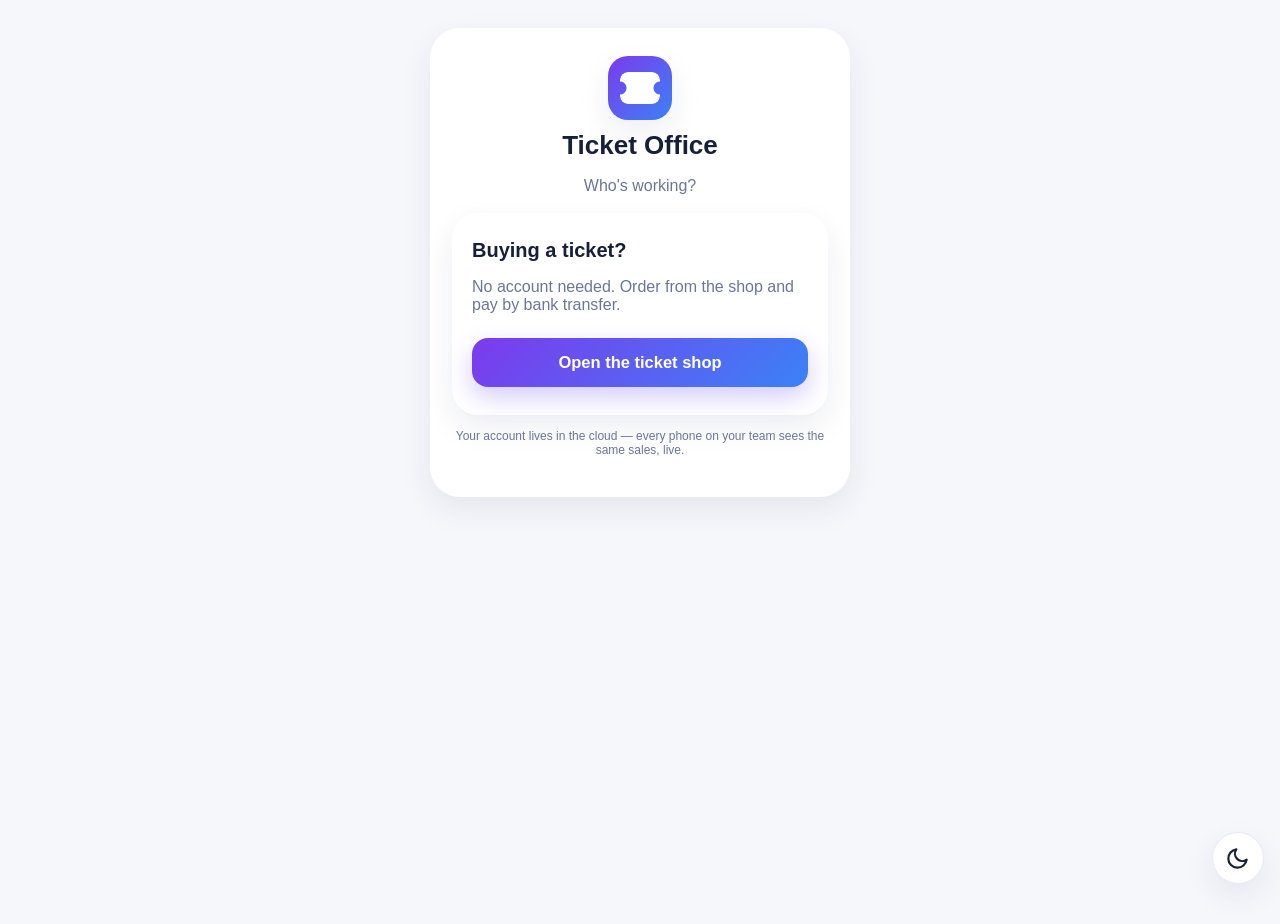
==== index.html @ 785f8b12 "Compete build: checkout shop, card link, plans, add-ons, questions, transfers, break-even, landing p" ====
<!DOCTYPE html>
<html lang="en">
<head>
<meta charset="UTF-8">
<!-- iPhone-first PWA shell -->
<meta name="viewport" content="width=device-width, initial-scale=1, viewport-fit=cover">
<meta name="apple-mobile-web-app-capable" content="yes">
<meta name="mobile-web-app-capable" content="yes">
<meta name="apple-mobile-web-app-status-bar-style" content="default">
<meta name="apple-mobile-web-app-title" content="Tickets">
<meta name="theme-color" content="#7C3AED">
<title>Ticket Office</title>
<link rel="manifest" href="manifest.webmanifest">
<link rel="apple-touch-icon" href="https://sjrubwotogjaxzeapndh.supabase.co/storage/v1/object/public/app-rhythm-reggae/icons/apple-touch-icon.png">
<link rel="icon" type="image/png" sizes="192x192" href="https://sjrubwotogjaxzeapndh.supabase.co/storage/v1/object/public/app-rhythm-reggae/icons/icon-192.png">
<link rel="stylesheet" href="styles.css">
<script src="vendor/qrcode.min.js"></script>
<script src="vendor/jsQR.min.js"></script>
<script src="config.js"></script>
<script>try { document.documentElement.dataset.theme = localStorage.getItem("to_theme") || "day"; } catch (e) {}</script>
</head>
<body>

<!-- ===================== LOGIN / SETUP ===================== -->
<section id="loginScreen" class="login-wrap">
  <div class="login-card">
    <div class="brand-mark" aria-hidden="true"></div>
    <h1 id="loginBiz">Ticket Office</h1>
    <p class="muted" id="loginSub">Who's working?</p>

    <!-- team picker -->
    <div id="teamPicker"></div>
    <div id="pinBox" class="hidden">
      <p class="pin-for">PIN for <strong id="pinForName"></strong></p>
      <input id="pinInput" type="password" inputmode="numeric" autocomplete="off"
             maxlength="6" placeholder="••••" class="pin-input">
      <p id="pinError" class="error hidden"></p>
      <button id="pinGo" class="btn primary big">Sign in</button>
      <button id="pinBack" class="btn ghost">Back</button>
      <button id="forgotPin" class="btn linklike">Owner forgot PIN?</button>
    </div>

    <!-- first-run owner claim -->
    <form id="claimForm" class="hidden">
      <h2>Set up the owner account</h2>
      <p class="muted">Your organiser gave you a claim code. Set your name and PIN —
        you will get a recovery code. Keep it safe: it is the only way back in
        if you forget your PIN.</p>
      <label>Claim code<input id="claimCode" autocomplete="off" placeholder="F7K9-Q2XD"></label>
      <label>Your name<input id="claimName" autocomplete="name" placeholder="Your full name"></label>
      <label>Choose a PIN (4–6 digits)<input id="claimPin" type="password" inputmode="numeric" maxlength="6" placeholder="••••"></label>
      <label>Confirm PIN<input id="claimPin2" type="password" inputmode="numeric" maxlength="6" placeholder="••••"></label>
      <p id="claimError" class="error hidden"></p>
      <button type="submit" class="btn primary big">Create owner account</button>
    </form>

    <!-- recovery code shown once -->
    <div id="recoveryBox" class="hidden">
      <h2>Your recovery code</h2>
      <p class="muted">Write this down and keep it somewhere safe. It is shown
        <strong>once</strong>. If you ever forget your PIN, this code resets it.</p>
      <div class="recovery-code" id="recoveryCode"></div>
      <button id="recoveryDone" class="btn primary big">I saved it — continue</button>
    </div>

    <!-- owner PIN recovery -->
    <form id="recoverForm" class="hidden">
      <h2>Reset owner PIN</h2>
      <label>Recovery code<input id="recoverCode" autocomplete="off" placeholder="TK-XXXX-XXXX"></label>
      <label>New PIN (4–6 digits)<input id="recoverPin" type="password" inputmode="numeric" maxlength="6" placeholder="••••"></label>
      <p id="recoverError" class="error hidden"></p>
      <button type="submit" class="btn primary big">Reset PIN</button>
      <button type="button" id="recoverBack" class="btn ghost">Back</button>
    </form>

    <p id="loginError" class="error hidden"></p>
    <div class="card shop-entry">
      <h2>Buying a ticket?</h2>
      <p class="muted">No account needed. Order from the shop and pay by bank transfer.</p>
      <button id="openShopBtn" type="button" class="btn primary big">Open the ticket shop</button>
    </div>
    <p class="tiny muted">Your account lives in the cloud — every phone on your
      team sees the same sales, live.</p>
  </div>
</section>

<!-- ===================== BUYER SHOP (public) ===================== -->
<section id="shopScreen" class="login-wrap hidden">
  <div class="login-card">
    <button id="shopBack" type="button" class="btn ghost small">&larr; Team sign in</button>
    <h1 id="shopBiz">Ticket shop</h1>
    <p class="muted">Pick your event, place your order, then pay by bank transfer.
      Your tickets are confirmed when the organiser accepts your order.</p>
    <div id="shopEvents"></div>
    <form id="shopForm" class="hidden">
      <h2 id="shopFormTitle">Order tickets</h2>
      <div id="shopTypes"></div>
      <div id="shopAddonsWrap" class="hidden"><h3>Add-ons</h3><div id="shopAddons"></div></div>
      <div id="shopQuestions"></div>
      <div class="summary-box" id="shopSummary"></div>
      <label>Your name<input id="shopName" autocomplete="name" placeholder="Full name"></label>
      <label>Your WhatsApp number<input id="shopPhone" type="tel" placeholder="1868..."></label>
      <div id="shopFormBankBox" class="hidden">
        <h3>Pay by bank transfer</h3>
        <pre id="shopFormBank" class="bank-box"></pre>
      </div>
      <label>Already paid? Attach your transfer receipt (screenshot or PDF)
        <input id="shopReceipt" type="file" accept="image/*,.pdf"></label>
      <p id="shopError" class="error hidden"></p>
      <button type="submit" class="btn primary big">Place order</button>
    </form>
    <div id="shopDone" class="hidden">
      <h2>Order placed</h2>
      <p id="shopDoneText"></p>
      <div id="shopBankBox" class="hidden">
        <h3>Pay by bank transfer</h3>
        <pre id="shopBank" class="bank-box"></pre>
        <button id="shopCopyBank" type="button" class="btn">Copy bank details</button>
      </div>
      <div id="shopCardBox" class="hidden">
        <h3>Pay by card</h3>
        <p class="muted" id="shopCardNote"></p>
        <a id="shopCardBtn" class="btn big" target="_blank" rel="noopener">Pay by card</a>
      </div>
      <button id="shopCalBtn" type="button" class="btn">Add the event to my calendar</button>
      <a id="shopWa" class="btn primary big hidden" target="_blank" rel="noopener">Send order to the organiser on WhatsApp</a>
      <button id="shopAgain" type="button" class="btn ghost">Order more tickets</button>
    </div>
    <p class="tiny muted" style="text-align:center;margin-top:14px">Powered by Ticket Office</p>
  </div>
</section>

<!-- ===================== APP ===================== -->
<div id="app" class="hidden">
  <header class="topbar">
    <div class="topbar-left">
      <div class="brand-mark small" aria-hidden="true"></div>
      <div>
        <div id="bizName" class="biz-name">Ticket Office</div>
        <div id="screenName" class="screen-name">Dashboard</div>
      </div>
    </div>
    <button id="menuBtn" class="icon-btn" aria-label="Menu">
      <svg viewBox="0 0 24 24" class="ic"><line x1="4" y1="7" x2="20" y2="7"/><line x1="4" y1="12" x2="20" y2="12"/><line x1="4" y1="17" x2="20" y2="17"/></svg>
    </button>
  </header>

  <div id="graceBanner" class="grace hidden">
    This account's licence has ended — you can view and export your records,
    but selling is paused. Contact your provider to renew.
  </div>

  <nav id="menu" class="menu hidden">
    <div class="menu-user" id="menuUser"></div>
    <button data-go="dashboard">Dashboard</button>
    <button data-go="issue" data-role="owner,seller">Issue tickets</button>
    <button data-go="tickets" data-role="owner,seller">Tickets &amp; sales</button>
    <button data-go="door">Door check-in</button>
    <button data-go="cashup" data-role="owner">Cash-up</button>
    <button data-go="events" data-role="owner">Events</button>
    <button data-go="settings" data-role="owner">Settings &amp; team</button>
    <button data-go="audit" data-role="owner">Activity log</button>
    <button data-go="help">Help &amp; install</button>
    <button id="switchUser">Switch user / Lock</button>
    <button id="logoutBtn" class="danger">Log out</button>
  </nav>

  <main>
    <!-- DASHBOARD: hero carousel + analytics only -->
    <section id="screen-dashboard" class="screen">
      <div id="heroCarousel" class="carousel"></div>
      <div class="dots" id="heroDots"></div>
      <h2 class="section-title">Analytics</h2>
      <div id="analyticsBox"></div>
    </section>

    <!-- ISSUE -->
    <section id="screen-issue" class="screen hidden">
      <div class="card">
        <h2>Issue tickets</h2>
        <p class="muted">Selling as <strong id="issueSeller"></strong></p>
        <label>Event<select id="issueEvent"></select></label>
        <label>Ticket type<select id="issueType"></select></label>
        <label>Buyer name<input id="issueBuyer" autocomplete="off" placeholder="Who is this ticket for?"></label>
        <label>Buyer phone (optional)<input id="issuePhone" type="tel" autocomplete="off" placeholder="WhatsApp number"></label>
        <label>Quantity</label>
        <div class="stepper">
          <button id="qtyMinus" type="button">−</button>
          <span id="qtyVal">1</span>
          <button id="qtyPlus" type="button">+</button>
        </div>
        <div class="total-line">Total: <strong id="issueTotal">TT$0</strong></div>
        <label class="switch-row"><span>Paid</span>
          <input type="checkbox" id="issuePaid" checked><span class="switch"></span></label>
        <p id="issueError" class="error hidden"></p>
        <button id="issueBtn" class="btn primary big">Generate tickets</button>
      </div>
      <div id="issuedBox"></div>
    </section>

    <!-- TICKETS -->
    <section id="screen-tickets" class="screen hidden">
      <div class="row-between">
        <h2 class="section-title">Tickets &amp; sales</h2>
        <button id="exportBtn" class="btn small" data-role="owner">Export CSV</button>
      </div>
      <div id="ordersBox">
        <h3 class="section-title">Buyer orders</h3>
        <div id="ordersList"><p class="muted">Loading orders…</p></div>
      </div>
      <label>Event<select id="ticketsEvent"></select></label>
      <input id="ticketsSearch" placeholder="Search code or buyer name">
      <div id="ticketsList"></div>
    </section>

    <!-- DOOR -->
    <section id="screen-door" class="screen hidden">
      <div class="card">
        <h2>Door check-in</h2>
        <label>Event<select id="doorEvent"></select></label>
        <button id="scanBtn" class="btn primary big">Scan QR code</button>
        <video id="scanVideo" class="scan-video hidden" playsinline muted></video>
        <button id="scanStop" class="btn ghost hidden">Stop camera</button>
        <div class="or">— or type the code —</div>
        <label>Ticket code<input id="doorCode" autocomplete="off" placeholder="RR26-0001" class="mono big-input"></label>
        <label>Verify code (from the ticket)<input id="doorVerify" inputmode="numeric" maxlength="6" placeholder="6 digits" class="mono big-input"></label>
        <button id="checkinBtn" class="btn primary big">Check in</button>
        <div id="doorResult" class="door-result hidden"></div>
        <div id="doorCount" class="muted center"></div>
      </div>
    </section>

    <!-- CASH-UP -->
    <section id="screen-cashup" class="screen hidden">
      <button class="btn ghost back-btn" data-back="dashboard">&larr; Back</button>
      <h2 class="section-title">Cash-up</h2>
      <label>Event<select id="cashEvent"></select></label>
      <div id="cashBox"></div>
      <button class="btn" id="printCashBtn">Print cash-up</button>
    </section>

    <!-- EVENTS -->
    <section id="screen-events" class="screen hidden">
      <h2 class="section-title">Events</h2>
      <div id="eventsList"></div>
      <form id="eventForm" class="card">
        <h3 id="eventFormTitle">New event</h3>
        <input type="hidden" id="evId">
        <label>Event name<input id="evName" placeholder="Rhythm &amp; Reggae"></label>
        <label>Presenter<input id="evPresenter" placeholder="1ST INFANTRY BN PRESENTS"></label>
        <label>Code prefix (letters/numbers)<input id="evPrefix" maxlength="6" placeholder="RR26"></label>
        <label>Date<input id="evDate" type="date"></label>
        <label>Start time<input id="evStart" placeholder="7:00 PM"></label>
        <label>End time<input id="evEnd" placeholder="1:00 AM"></label>
        <label>Venue<input id="evVenue" placeholder="Camp Ogden"></label>
        <label>Total capacity (blank = unlimited)<input id="evCapacity" type="number" min="1"></label>
        <label>Break-even target TT$ (optional)<input id="evTarget" type="number" min="0" step="0.01" placeholder="e.g. 15000"></label>
        <label>Payment plan — deposit % buyers pay first (optional)<input id="evPlanPct" type="number" min="5" max="95" placeholder="e.g. 30"></label>
        <label>Checkout question 1 (optional)<input id="evQ1" placeholder="e.g. Shirt size?"></label>
        <label>Checkout question 2 (optional)<input id="evQ2" placeholder="e.g. Table or group name?"></label>
        <label>Checkout question 3 (optional)<input id="evQ3" placeholder="e.g. How did you hear about us?"></label>
        <label>Flyer — full poster, never cropped
          <input id="evFlyer" type="file" accept="image/*"></label>
        <img id="evFlyerPreview" class="flyer-preview hidden" alt="Flyer preview">
        <button type="button" id="evFlyerRemove" class="btn ghost hidden">Remove flyer</button>
        <p id="evError" class="error hidden"></p>
        <button type="submit" class="btn primary big">Save event</button>
        <button type="button" id="evCancel" class="btn ghost hidden">Cancel edit</button>
      </form>
      <div id="typesBox" class="card hidden">
        <h3>Ticket types — <span id="typesEventName"></span></h3>
        <div id="typesList"></div>
        <form id="typeForm">
          <input type="hidden" id="tyId">
          <label>Type name<input id="tyName" placeholder="General / VIP / Comp"></label>
          <label>Price (TT$)<input id="tyPrice" type="number" min="0" step="0.01" placeholder="100"></label>
          <label>Capacity (blank = unlimited)<input id="tyCapacity" type="number" min="1"></label>
          <label class="check-row"><input id="tyAddon" type="checkbox"> This is an add-on (extra like parking or a cooler fee — not a ticket, no door code)</label>
          <p id="tyError" class="error hidden"></p>
          <button type="submit" class="btn primary">Save ticket type</button>
        </form>
      </div>
    </section>

    <!-- SETTINGS -->
    <section id="screen-settings" class="screen hidden">
      <div class="card">
        <h2>My profile</h2>
        <p class="muted">Signed in as <strong id="profileLine"></strong></p>
        <label>Current PIN<input id="cpOld" type="password" inputmode="numeric" maxlength="6"></label>
        <label>New PIN<input id="cpNew" type="password" inputmode="numeric" maxlength="6"></label>
        <p id="cpError" class="error hidden"></p>
        <button id="cpBtn" class="btn">Change my PIN</button>
      </div>
      <div class="card">
        <h2>Business</h2>
        <label>Business / organiser name<input id="setBiz"></label>
        <label>Owner WhatsApp (sellers report sales here)<input id="setWhatsapp" type="tel" placeholder="1868..."></label>
        <label>Bank details buyers use to pay you
          <textarea id="setBank" rows="4" placeholder="Bank: ...&#10;Account name: ...&#10;Account number: ..."></textarea></label>
        <p class="tiny muted">Buyers see these in the ticket shop when they order, so they can pay by transfer.</p>
        <label>Card payment link (optional — e.g. your Fygaro link)
          <input id="setCardLink" type="url" placeholder="https://..."></label>
        <p class="tiny muted">If you have a card payment link, buyers get a "Pay by card" button with their order total and reference. Leave blank to hide it.</p>
        <button id="setSave" class="btn">Save settings</button>
        <p class="tiny muted">Buyer shop link — send this to buyers:<br>
          <span id="shopLink"></span>
          <button id="shopLinkCopy" type="button" class="btn small">Copy link</button></p>
      </div>
      <div class="card">
        <h2>Team</h2>
        <div id="teamList"></div>
        <form id="memberForm">
          <h3>Add team member</h3>
          <label>Name<input id="mbName" placeholder="Full name"></label>
          <label>Role
            <select id="mbRole"><option value="seller">Seller</option><option value="door">Door</option></select></label>
          <label>First PIN (4–6 digits)<input id="mbPin" type="password" inputmode="numeric" maxlength="6"></label>
          <p id="mbError" class="error hidden"></p>
          <button type="submit" class="btn primary">Add member</button>
        </form>
      </div>
      <div class="card">
        <h2>Your licence</h2>
        <p id="licenceLine" class="muted"></p>
      </div>
    </section>

    <!-- AUDIT -->
    <section id="screen-audit" class="screen hidden">
      <h2 class="section-title">Activity log</h2>
      <div id="auditList"></div>
    </section>

    <!-- HELP -->
    <section id="screen-help" class="screen hidden">
      <div class="card">
        <h2>Install on iPhone</h2>
        <ol class="steps">
          <li>Open this link in <strong>Safari</strong> (not inside WhatsApp).</li>
          <li>Tap the <strong>Share</strong> button (square with an arrow pointing up).</li>
          <li>Scroll down and tap <strong>Add to Home Screen</strong>.</li>
          <li>Tap <strong>Add</strong>. The Tickets icon is now on your home screen.</li>
          <li>Open it from the icon — it works full-screen and opens even with no signal after the first load.</li>
        </ol>
        <h3>Android</h3>
        <ol class="steps">
          <li>Open the link in Chrome.</li>
          <li>Tap the <strong>⋮</strong> menu → <strong>Add to Home screen</strong> (or “Install app”).</li>
        </ol>
      </div>
      <div class="card">
        <h2>How your team uses this</h2>
        <ul class="steps">
          <li><strong>Owner</strong> — sets up events, ticket types and the team; sees every sale live; does the cash-up.</li>
          <li><strong>Sellers</strong> — sign in with their own PIN and sell. Every ticket they issue appears on the owner's phone at once, under their name. Codes are issued centrally, so two sellers can never sell the same ticket number.</li>
          <li><strong>Door</strong> — sign in and scan each ticket's QR (or type the code + verify number). A ticket can only be let in once, on any phone — the second scan says ALREADY USED.</li>
          <li><strong>Forgotten PIN?</strong> — sellers ask the owner to reset it in Settings. The owner uses the recovery code shown once at setup.</li>
          <li><strong>No signal?</strong> — the app opens offline, but sales and check-ins need a connection to reach the shared system. Keep one phone on data at the door.</li>
        </ul>
      </div>
    </section>
  </main>
</div>

<!-- EVENT OPTIONS SHEET -->
<div id="sheet" class="sheet hidden">
  <div class="sheet-card">
    <h3 id="sheetTitle"></h3>
    <button data-act="issue">Issue tickets</button>
    <button data-act="tickets">View tickets &amp; sales</button>
    <button data-act="door">Door check-in</button>
    <button data-act="edit" data-role="owner">Edit event</button>
    <button data-act="cashup" data-role="owner">Cash-up</button>
    <button id="sheetClose" class="ghost">Close</button>
  </div>
</div>

<!-- TICKET VIEW -->
<div id="ticketModal" class="modal hidden">
  <div class="modal-card" id="ticketCard"></div>
  <div class="modal-actions">
    <button id="ticketDownload" class="btn primary">Save ticket image</button>
    <button id="ticketCal" class="btn">Add to calendar</button>
    <button id="ticketTransfer" class="btn" data-role="owner,seller">Transfer ticket</button>
    <button id="ticketBackIssue" class="btn" data-role="owner,seller">&larr; Back to Issue tickets</button>
    <button id="ticketClose" class="btn ghost">Close</button>
  </div>
</div>

<div id="toast" class="toast hidden"></div>

<script src="app.js"></script>
<script>
  if ("serviceWorker" in navigator) {
    window.addEventListener("load", () => navigator.serviceWorker.register("sw.js").catch(() => {}));
  }
</script>

  <!-- Printable cash-up sheet: shown on screen first (with its own Back
       button), and it is the only thing that prints. -->
  <div id="printSheet" class="print-sheet hidden">
    <button class="print-close-top" data-close-print>&larr; Cash-up</button>
    <div id="printSheetBody"></div>
    <div class="row-actions no-print">
      <button class="btn primary" id="doPrintBtn">Print / Save PDF</button>
      <button class="btn" id="closePrintBtn" data-close-print>&larr; Back</button>
    </div>
  </div>
<button id="themeFab" class="theme-fab" aria-label="Toggle night mode">
  <svg viewBox="0 0 24 24" class="ic" id="themeIconMoon"><path d="M20 13.5A8.5 8.5 0 1 1 10.5 4a6.8 6.8 0 0 0 9.5 9.5Z"/></svg>
  <svg viewBox="0 0 24 24" class="ic hidden" id="themeIconSun"><circle cx="12" cy="12" r="4"/><line x1="12" y1="2.5" x2="12" y2="5"/><line x1="12" y1="19" x2="12" y2="21.5"/><line x1="2.5" y1="12" x2="5" y2="12"/><line x1="19" y1="12" x2="21.5" y2="12"/><line x1="5" y1="5" x2="6.8" y2="6.8"/><line x1="17.2" y1="17.2" x2="19" y2="19"/><line x1="19" y1="5" x2="17.2" y2="6.8"/><line x1="6.8" y1="17.2" x2="5" y2="19"/></svg>
</button>
</body>
</html>
---- styles.css ----
/* Ticket Office — Upwise-style light UI.
   Off-white background, white rounded cards, soft shadows, violet→blue
   gradient primary actions, one rounded-stroke SVG icon family. */
:root {
  --bg: #F6F7FB;
  --card: #FFFFFF;
  --text: #17203A;
  --muted: #6B7699;
  --border: #E6E9F4;
  --violet: #7C3AED;
  --blue: #3B82F6;
  --grad: linear-gradient(135deg, #7C3AED, #3B82F6);
  --radius: 26px;
  --shadow: 0 12px 32px rgba(31, 41, 84, 0.08);
  --good: #0E9F6E;
  --bad: #E02424;
  --warn: #B7791F;
  --safe-top: env(safe-area-inset-top, 0px);
  --safe-bottom: env(safe-area-inset-bottom, 0px);
}
* { box-sizing: border-box; -webkit-tap-highlight-color: transparent; }
html, body { margin: 0; padding: 0; }
body {
  font-family: "Plus Jakarta Sans", -apple-system, "Segoe UI", Roboto, Helvetica, Arial, sans-serif;
  background: var(--bg); color: var(--text);
  padding-bottom: calc(24px + var(--safe-bottom));
}
.hidden { display: none !important; }
.muted { color: var(--muted); }
.tiny { font-size: 12px; }
.center { text-align: center; }
.error { color: var(--bad); font-weight: 600; }
.mono { font-family: ui-monospace, "SF Mono", Menlo, Consolas, monospace; letter-spacing: 1px; }
h1 { font-size: 26px; margin: 10px 0 2px; }
h2 { font-size: 20px; margin: 6px 0 10px; }
h3 { font-size: 16px; margin: 12px 0 8px; }
.section-title { margin: 20px 4px 10px; }

/* one rounded-stroke icon family (inline SVG) */
.ic { width: 26px; height: 26px; fill: none; stroke: currentColor; stroke-width: 2; stroke-linecap: round; stroke-linejoin: round; }

.brand-mark {
  width: 64px; height: 64px; border-radius: 20px; margin: 0 auto;
  background: var(--grad);
  position: relative; box-shadow: var(--shadow);
}
.brand-mark::after {
  content: ""; position: absolute; inset: 16px 12px; border-radius: 8px;
  background: #fff;
  -webkit-mask: radial-gradient(circle 7px at 0 50%, transparent 6px, #000 7px),
                radial-gradient(circle 7px at 100% 50%, transparent 6px, #000 7px);
  -webkit-mask-composite: source-in; mask-composite: intersect;
}
.brand-mark.small { width: 40px; height: 40px; border-radius: 13px; margin: 0; }
.brand-mark.small::after { inset: 10px 8px; border-radius: 5px; }

/* ---------- login ---------- */
.login-wrap { min-height: 100dvh; display: flex; align-items: flex-start; justify-content: center; padding: calc(28px + var(--safe-top)) 16px 24px; }
.login-card { background: var(--card); border-radius: 30px; box-shadow: var(--shadow); padding: 28px 22px; width: 100%; max-width: 420px; text-align: center; }
.login-card form { text-align: left; }
.member-card {
  display: flex; align-items: center; gap: 12px; width: 100%; text-align: left;
  background: #FBFBFE; border: 1.5px solid var(--border); border-radius: 18px;
  padding: 12px 14px; margin: 8px 0; font-size: 16px; font-weight: 600; color: var(--text); cursor: pointer;
}
.member-card:active { transform: scale(0.99); }
.avatar {
  width: 42px; height: 42px; border-radius: 50%; flex: 0 0 auto;
  background: var(--grad); color: #fff; display: flex; align-items: center; justify-content: center;
  font-weight: 800; font-size: 17px;
}
.role-pill { margin-left: auto; font-size: 11px; font-weight: 800; text-transform: uppercase; letter-spacing: 0.6px; padding: 4px 9px; border-radius: 999px; background: #EEF2FF; color: var(--violet); }
.role-pill.door { background: #ECFDF5; color: var(--good); }
.role-pill.seller { background: #FFF7ED; color: #C05621; }
.pin-input {
  text-align: center; font-size: 30px; letter-spacing: 10px; font-weight: 800;
}
.recovery-code {
  font-family: ui-monospace, Menlo, monospace; font-size: 26px; font-weight: 800; letter-spacing: 2px;
  background: #FFFBEB; border: 1.5px dashed var(--warn); border-radius: 16px; padding: 16px; margin: 12px 0;
}

/* ---------- chrome ---------- */
.topbar {
  position: sticky; top: 0; z-index: 40; display: flex; align-items: center; justify-content: space-between;
  padding: calc(10px + var(--safe-top)) 16px 10px;
  background: rgba(246, 247, 251, 0.92); backdrop-filter: blur(10px);
}
.topbar-left { display: flex; gap: 10px; align-items: center; }
.biz-name { font-weight: 800; font-size: 16px; }
.screen-name { color: var(--muted); font-size: 12.5px; }
.icon-btn { width: 48px; height: 48px; border-radius: 16px; border: 1.5px solid var(--border); background: var(--card); color: var(--text); display: flex; align-items: center; justify-content: center; cursor: pointer; box-shadow: var(--shadow); }
.menu {
  position: fixed; top: calc(66px + var(--safe-top)); right: 12px; z-index: 60; width: 248px;
  background: var(--card); border-radius: 22px; box-shadow: 0 24px 60px rgba(31,41,84,0.22); padding: 10px;
}
.menu button { display: block; width: 100%; text-align: left; background: none; border: none; padding: 12px 12px; font-size: 15.5px; font-weight: 600; color: var(--text); border-radius: 12px; cursor: pointer; }
.menu button:active { background: #F1F4FD; }
.menu button.danger { color: var(--bad); }
.menu-user { padding: 10px 12px; color: var(--muted); font-size: 13px; border-bottom: 1px solid var(--border); margin-bottom: 6px; }
.grace { margin: 10px 16px 0; background: #FFFBEB; border: 1.5px solid #F5D67B; color: #7A5B12; border-radius: 16px; padding: 12px 14px; font-size: 14px; font-weight: 600; }
main { padding: 6px 16px 0; max-width: 560px; margin: 0 auto; }

/* ---------- controls ---------- */
label { display: block; font-size: 13.5px; font-weight: 700; color: var(--muted); margin: 12px 0 6px; }
input, select, textarea {
  width: 100%; padding: 13px 14px; font-size: 16px; color: var(--text);
  background: #FBFBFE; border: 1.5px solid var(--border); border-radius: 14px; outline: none;
}
input:focus, select:focus { border-color: var(--violet); }
.btn {
  border: none; border-radius: 16px; padding: 12px 18px; font-size: 15.5px; font-weight: 700;
  background: #EEF2FF; color: var(--violet); cursor: pointer; margin: 8px 0;
}
.btn.primary { background: var(--grad); color: #fff; box-shadow: 0 10px 24px rgba(99, 73, 237, 0.28); }
.btn.big { width: 100%; padding: 15px; font-size: 16.5px; }
.btn.small { padding: 8px 14px; font-size: 13.5px; margin: 0; }
.btn.ghost { background: transparent; color: var(--muted); width: 100%; }
.btn.linklike { background: transparent; color: var(--violet); width: 100%; font-weight: 600; }
.btn:active { transform: scale(0.99); }
.btn[disabled] { opacity: 0.55; pointer-events: none; }
.stepper { display: flex; align-items: center; gap: 18px; }
.stepper button { width: 48px; height: 48px; border-radius: 50%; border: 1.5px solid var(--border); background: var(--card); font-size: 24px; font-weight: 700; color: var(--violet); cursor: pointer; }
.stepper span { font-size: 22px; font-weight: 800; min-width: 28px; text-align: center; }
.total-line { margin: 10px 0; font-size: 16px; }
.switch-row { display: flex; align-items: center; justify-content: space-between; font-size: 15px; color: var(--text); }
.switch-row input { display: none; }
.switch { width: 52px; height: 30px; border-radius: 999px; background: #D8DEEE; position: relative; transition: 0.2s; flex: 0 0 auto; }
.switch::after { content: ""; position: absolute; top: 3px; left: 3px; width: 24px; height: 24px; border-radius: 50%; background: #fff; transition: 0.2s; box-shadow: 0 2px 6px rgba(0,0,0,0.2); }
.switch-row input:checked + .switch { background: var(--violet); }
.switch-row input:checked + .switch::after { left: 25px; }

/* ---------- cards, hero, analytics ---------- */
.card { background: var(--card); border-radius: var(--radius); box-shadow: var(--shadow); padding: 20px; margin: 14px 0; }
.carousel { display: flex; gap: 14px; overflow-x: auto; scroll-snap-type: x mandatory; padding: 6px 2px 10px; scrollbar-width: none; }
.carousel::-webkit-scrollbar { display: none; }
.hero-card { flex: 0 0 86%; scroll-snap-align: center; background: var(--card); border-radius: 28px; box-shadow: var(--shadow); overflow: hidden; cursor: pointer; }
.hero-card img.poster { width: 100%; height: auto; display: block; } /* FULL flyer, never cropped */
.hero-fallback { padding: 30px 22px; background: var(--grad); color: #fff; }
.hero-fallback h3 { margin: 0; font-size: 24px; }
.hero-meta { padding: 14px 18px 18px; }
.hero-meta .ev-name { font-weight: 800; font-size: 18px; }
.hero-meta .ev-sub { color: var(--muted); font-size: 13.5px; margin-top: 3px; }
.add-card { display: flex; flex-direction: column; align-items: center; justify-content: center; min-height: 220px; color: var(--violet); font-weight: 800; font-size: 17px; border: 2px dashed #C9B8F5; background: #FBFAFF; }
.add-card .plus { font-size: 44px; line-height: 1; }
.dots { display: flex; gap: 6px; justify-content: center; }
.dots span { width: 8px; height: 8px; border-radius: 50%; background: #CBD3EA; }
.dots span.on { background: var(--violet); width: 22px; border-radius: 999px; }
.stat-grid { display: grid; grid-template-columns: 1fr 1fr; gap: 12px; }
.stat { background: var(--card); border-radius: 22px; box-shadow: var(--shadow); padding: 16px; }
.stat .num { font-size: 24px; font-weight: 800; }
.stat .lbl { color: var(--muted); font-size: 12.5px; font-weight: 700; text-transform: uppercase; letter-spacing: 0.5px; }
.bar { height: 10px; border-radius: 999px; background: #E9EDF9; overflow: hidden; margin: 8px 0 4px; }
.bar > div { height: 100%; background: var(--grad); border-radius: 999px; }
.stack { display: flex; height: 14px; border-radius: 999px; overflow: hidden; margin: 8px 0; }
.stack .paid { background: var(--good); }
.stack .unpaid { background: #F2C14E; }
.breakdown-row { display: flex; justify-content: space-between; padding: 9px 0; border-bottom: 1px solid var(--border); font-size: 15px; }
.breakdown-row:last-child { border-bottom: none; }

/* ---------- tickets list ---------- */
.ticket-row { background: var(--card); border-radius: 20px; box-shadow: var(--shadow); padding: 14px 16px; margin: 10px 0; }
.ticket-row .code { font-weight: 800; font-size: 16px; }
.chip { display: inline-block; font-size: 11px; font-weight: 800; text-transform: uppercase; letter-spacing: 0.5px; padding: 3px 8px; border-radius: 999px; margin-left: 6px; }
.chip.paid { background: #ECFDF5; color: var(--good); }
.chip.unpaid { background: #FFF7ED; color: #C05621; }
.chip.in { background: #EEF2FF; color: var(--violet); }
.chip.void { background: #FEF2F2; color: var(--bad); }
.row-actions { display: flex; gap: 8px; margin-top: 10px; flex-wrap: wrap; }
.row-actions .btn { margin: 0; padding: 8px 12px; font-size: 13px; }
.row-between { display: flex; align-items: center; justify-content: space-between; }

/* ---------- door ---------- */
.scan-video { width: 100%; border-radius: 18px; margin: 10px 0; background: #000; }
.or { text-align: center; color: var(--muted); margin: 14px 0 2px; font-size: 13px; }
.big-input { font-size: 19px; text-align: center; }
.door-result { border-radius: 20px; padding: 22px; text-align: center; font-weight: 800; font-size: 20px; margin-top: 14px; }
.door-result.valid { background: #ECFDF5; color: var(--good); border: 2px solid var(--good); }
.door-result.used { background: #FFFBEB; color: var(--warn); border: 2px solid #F2C14E; }
.door-result.bad { background: #FEF2F2; color: var(--bad); border: 2px solid var(--bad); }
.door-result .sub { display: block; font-size: 14px; font-weight: 600; margin-top: 6px; }

/* ---------- sheet / modal / ticket ---------- */
.sheet { position: fixed; inset: 0; z-index: 80; background: rgba(16, 20, 40, 0.45); display: flex; align-items: flex-end; justify-content: center; }
.sheet-card { background: var(--card); width: 100%; max-width: 560px; border-radius: 28px 28px 0 0; padding: 20px 20px calc(16px + var(--safe-bottom)); }
.sheet-card button { display: block; width: 100%; text-align: left; background: #FBFBFE; border: 1.5px solid var(--border); border-radius: 14px; padding: 14px; margin: 8px 0; font-size: 16px; font-weight: 700; color: var(--text); cursor: pointer; }
.sheet-card button.ghost { background: transparent; border: none; text-align: center; color: var(--muted); }
.modal { position: fixed; inset: 0; z-index: 90; background: rgba(16,20,40,0.55); overflow-y: auto; padding: 22px 14px calc(20px + var(--safe-bottom)); }
.modal-card { background: var(--card); border-radius: 28px; overflow: hidden; max-width: 440px; margin: 0 auto; box-shadow: 0 30px 80px rgba(0,0,0,0.35); }
.modal-actions { max-width: 440px; margin: 12px auto 0; display: flex; gap: 10px; }
.modal-actions .btn { flex: 1; }
.ticket-poster { width: 100%; height: auto; display: block; } /* full flyer on the ticket */
.ticket-hero-fallback { padding: 24px; background: var(--grad); color: #fff; }
.perforation { border-top: 2.5px dashed #C6CEE6; margin: 0 14px; position: relative; }
.ticket-stub { padding: 18px 22px 22px; text-align: center; }
.ticket-stub .t-code { font-size: 27px; font-weight: 800; letter-spacing: 1.5px; }
.ticket-stub .qr { display: flex; justify-content: center; margin: 12px 0; }
.ticket-stub .qr canvas { border-radius: 14px; }
.admit { background: var(--grad); color: #fff; font-weight: 800; letter-spacing: 3px; text-align: center; padding: 13px; font-size: 15px; }
.flyer-preview { width: 100%; height: auto; border-radius: 16px; margin-top: 10px; display: block; }

/* ---------- toast / misc ---------- */
.toast {
  position: fixed; left: 50%; transform: translateX(-50%); bottom: calc(22px + var(--safe-bottom)); z-index: 210;
  pointer-events: none;
  background: #17203A; color: #fff; padding: 12px 18px; border-radius: 999px; font-weight: 600; font-size: 14.5px;
  box-shadow: 0 16px 40px rgba(0,0,0,0.3); max-width: 92vw; text-align: center;
}
.audit-row { background: var(--card); border-radius: 16px; padding: 12px 14px; margin: 8px 0; box-shadow: var(--shadow); font-size: 14px; }
.steps li { margin: 8px 0; line-height: 1.45; }
.print-sheet { position: fixed; inset: 0; z-index: 200; background: #fff; color: #17203A;
  overflow-y: auto; padding: 22px 18px 40px; }
.print-sheet .breakdown-row { border-bottom: 1px solid #E3E8F4; }
.print-close-top { position: sticky; top: 0; z-index: 5; display: inline-flex; align-items: center; gap: 6px;
  background: #fff; border: 1px solid #E3E8F4; color: #17203A; font: inherit; font-size: 14.5px; font-weight: 700;
  padding: 8px 16px 8px 12px; border-radius: 999px; margin-bottom: 14px; cursor: pointer;
  box-shadow: 0 4px 14px rgba(23,32,58,0.08); }
.back-btn { margin-bottom: 6px; }
@media print {
  .topbar, .menu, main, .modal, #toast, .no-print { display: none !important; }
  #printSheet { position: static !important; overflow: visible !important; padding: 0; }
}

/* Buyer shop + orders */
.shop-entry { margin-top: 18px; text-align: left; }
.bank-box { white-space: pre-wrap; word-break: break-word; background: #F2F5FB; border: 1px solid #E3E8F4;
  border-radius: 14px; padding: 12px 14px; font: inherit; font-size: 14.5px; margin: 8px 0; }
.order-row { border: 1px solid #E3E8F4; border-radius: 14px; padding: 10px 12px; margin-bottom: 8px; background: #fff; }
.order-row .row-between { align-items: flex-start; }
textarea { width: 100%; border: 1.5px solid #E3E8F4; border-radius: 12px; padding: 10px 12px; font: inherit; }

/* Shop event cards: the flyer sits INSIDE the card, full width of the card. */
.event-card { background: #fff; border: 1px solid #E3E8F4; border-radius: 20px; padding: 14px; margin-bottom: 14px; text-align: left; }
.event-card img.poster { width: 100%; max-width: 100%; height: auto; display: block; border-radius: 14px; margin-bottom: 10px; }
.event-card .event-meta { margin-bottom: 12px; line-height: 1.45; }

/* ---------- responsive press feel (both themes) ---------- */
.btn, .icon-btn, .stepper button, .menu button, .member-card, .theme-fab {
  touch-action: manipulation;
  transition: transform 0.1s ease, box-shadow 0.15s ease, background 0.15s ease;
}
.btn:active, .icon-btn:active, .stepper button:active { transform: scale(0.96); }
.menu button:active, .member-card:active { transform: scale(0.985); }

/* ---------- theme toggle ---------- */
.theme-fab { position: fixed; right: 16px; bottom: calc(16px + var(--safe-bottom)); z-index: 150;
  width: 52px; height: 52px; border-radius: 50%; border: 1.5px solid var(--border);
  background: var(--card); color: var(--text); box-shadow: var(--shadow); cursor: pointer;
  display: flex; align-items: center; justify-content: center; }
.theme-fab:active { transform: scale(0.94); }

/* ---------- NIGHT MODE: black + deep red ---------- */
html[data-theme="night"] {
  --bg: #070405;
  --card: #171013;
  --text: #F5EDEE;
  --muted: #B08A90;
  --border: #3A2027;
  --violet: #E5484D;
  --blue: #B91C1C;
  --grad: linear-gradient(135deg, #7F1D1D, #DC2626);
  --shadow: 0 12px 32px rgba(0, 0, 0, 0.55);
  --good: #34D399;
  --bad: #F87171;
  --warn: #F2C14E;
}
html[data-theme="night"] body { background: var(--bg); }
html[data-theme="night"] input, html[data-theme="night"] select, html[data-theme="night"] textarea {
  background: #1E1418; color: var(--text); border-color: var(--border); }
html[data-theme="night"] .btn { background: #2A161B; color: var(--text); }
html[data-theme="night"] .btn.primary { background: var(--grad); color: #fff; box-shadow: 0 10px 24px rgba(220, 38, 38, 0.30); }
html[data-theme="night"] .btn.ghost { background: transparent; color: var(--muted); }
html[data-theme="night"] .btn.linklike { background: transparent; color: var(--violet); }
html[data-theme="night"] .menu button:active { background: #2A161B; }
html[data-theme="night"] .role-pill { background: #2A161B; color: #F2A0A5; }
html[data-theme="night"] .role-pill.door { background: #0E2A20; color: var(--good); }
html[data-theme="night"] .role-pill.seller { background: #2A1E0E; color: var(--warn); }
html[data-theme="night"] .chip.paid { background: #0E2A20; }
html[data-theme="night"] .chip.unpaid { background: #2A1E0E; }
html[data-theme="night"] .chip.in { background: #2A161B; color: #F2A0A5; }
html[data-theme="night"] .chip.void { background: #2A1215; }
html[data-theme="night"] .door-result.valid { background: #0E2A20; }
html[data-theme="night"] .door-result.used { background: #2A2110; }
html[data-theme="night"] .door-result.bad { background: #2A1215; }
html[data-theme="night"] .grace { background: #2A2110; border-color: #6B5518; color: var(--warn); }
html[data-theme="night"] .add-card { background: #14090C; border-color: #5B2330; color: #F2A0A5; }
html[data-theme="night"] .bar { background: #2A161B; }
html[data-theme="night"] .dots span { background: #4A2530; }
html[data-theme="night"] .dots span.on { background: var(--violet); }
html[data-theme="night"] .switch { background: #3A2027; }
html[data-theme="night"] .sheet-card button { background: #1E1418; }
html[data-theme="night"] .bank-box { background: #1E1418; border-color: var(--border); color: var(--text); }
html[data-theme="night"] .order-row { background: var(--card); border-color: var(--border); }
html[data-theme="night"] .event-card { background: var(--card); border-color: var(--border); }
html[data-theme="night"] .toast { background: #7F1D1D; color: #fff; }
html[data-theme="night"] .topbar { background: rgba(7, 4, 5, 0.92); }

/* File picker follows the theme too (the browser's native button otherwise
   stays bright white in night mode). */
input[type="file"]::file-selector-button {
  font: inherit; font-weight: 700; border: 1.5px solid var(--border);
  background: #EEF2FF; color: var(--violet); border-radius: 10px;
  padding: 8px 14px; margin-right: 10px; cursor: pointer;
}
html[data-theme="night"] input[type="file"] { color: var(--muted); }
html[data-theme="night"] input[type="file"]::file-selector-button {
  background: #2A161B; color: var(--text); border-color: var(--border);
}

/* ---- Checkout (buyer shop) ---- */
.type-row {
  display: flex; align-items: center; justify-content: space-between; gap: 12px;
  padding: 12px 4px; border-bottom: 1px solid var(--border); text-align: left;
}
.type-row:last-child { border-bottom: none; }
.type-info { display: flex; flex-direction: column; gap: 2px; }
.type-info strong { font-size: 16px; }
.stepper { display: flex; align-items: center; gap: 10px; }
.step-btn {
  width: 38px; height: 38px; border-radius: 50%; border: 1.5px solid var(--border);
  background: #F1F4FA; color: var(--text); font-size: 20px; font-weight: 800;
  display: flex; align-items: center; justify-content: center; cursor: pointer;
  transition: transform .08s ease;
}
.step-btn:active { transform: scale(.9); }
.step-qty { min-width: 22px; text-align: center; font-weight: 800; font-size: 16px; }
.summary-box {
  background: #F7F9FF; border: 1px solid var(--border); border-radius: 16px;
  padding: 12px 14px; margin: 14px 0; text-align: left;
}
.total-row { border-top: 1.5px solid var(--border); margin-top: 6px; padding-top: 8px; font-size: 17px; }
.plan-note {
  background: #FFF7E8; border: 1px solid #F2DFAE; color: #6B5310;
  border-radius: 12px; padding: 9px 11px; font-size: 13.5px; margin: 10px 0 2px;
}
.check-row { display: flex; gap: 9px; align-items: flex-start; font-weight: 600; }
.check-row input { width: 20px; height: 20px; margin-top: 2px; flex: none; }
html[data-theme="night"] .step-btn { background: #241419; }
html[data-theme="night"] .summary-box { background: #120A0D; }
html[data-theme="night"] .plan-note { background: #241B08; border-color: #4A3A12; color: #E8CF8F; }
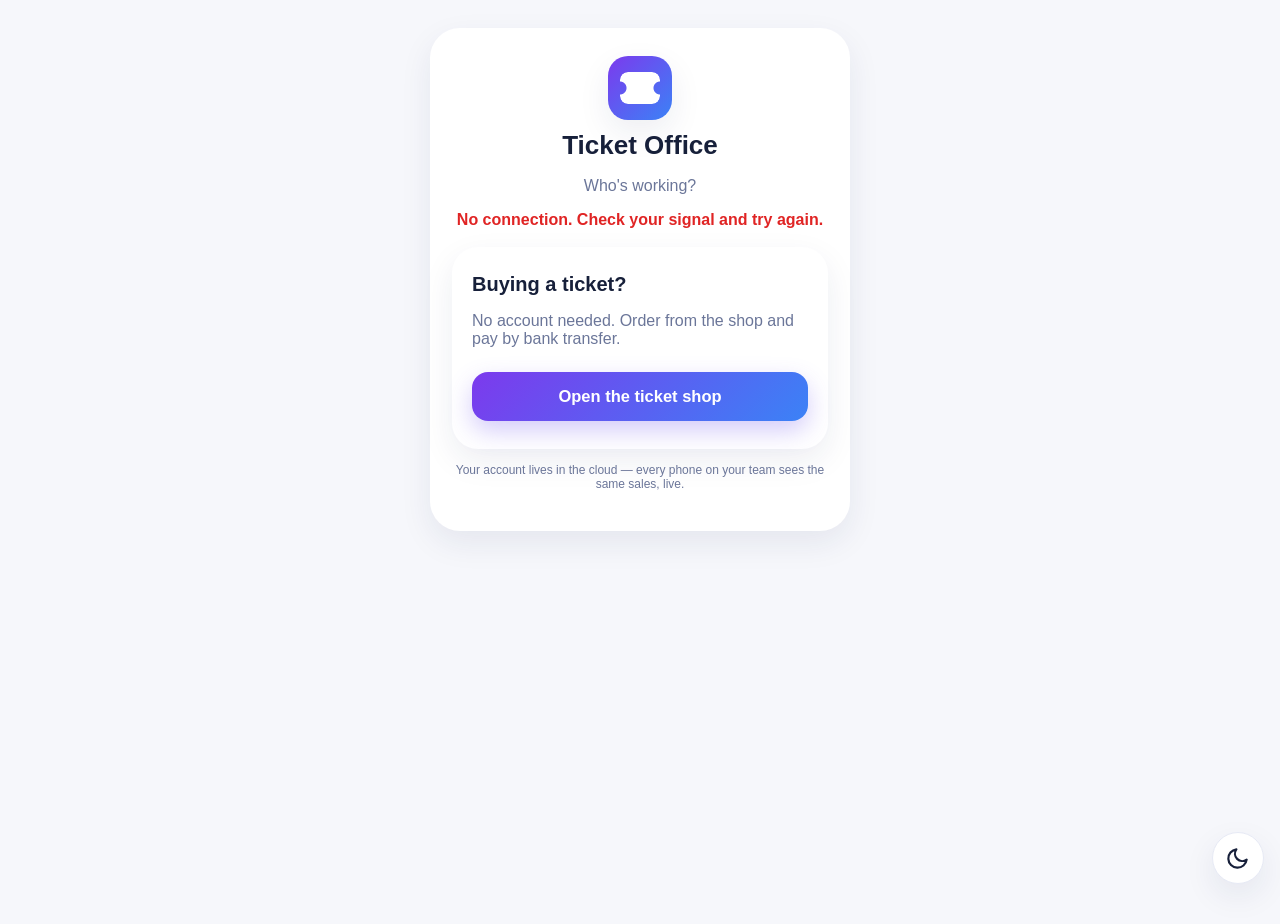
==== commit 5e89620c: "Repeatable product: public home directory, self-serve sign-up, per-store links + themes; SW v21" ====
--- a/index.html
+++ b/index.html
@@ -17,11 +17,35 @@
 <script src="vendor/qrcode.min.js"></script>
 <script src="vendor/jsQR.min.js"></script>
 <script src="config.js"></script>
-<script>try { document.documentElement.dataset.theme = localStorage.getItem("to_theme") || "day"; } catch (e) {}</script>
+<script>try { document.documentElement.dataset.theme = localStorage.getItem("to_theme") || "day"; document.documentElement.dataset.skin = localStorage.getItem("to_skin") || "fintech"; } catch (e) {}</script>
 </head>
 <body>
 
 <!-- ===================== LOGIN / SETUP ===================== -->
+<section id="homeScreen" class="login-wrap hidden">
+  <div class="home-wrap">
+    <div class="brand-mark"></div>
+    <h1 style="text-align:center">Ticket Office</h1>
+    <p class="muted" style="text-align:center">Events on sale now — tap one to get your tickets.</p>
+    <div id="homeEvents"></div>
+    <div class="card host-card">
+      <h2>Hosting an event?</h2>
+      <p class="muted">Open your own ticket store in about a minute: your own shop link, your own team, your money paid straight to your bank. Free for your first 30 days.</p>
+      <button id="hostBtn" type="button" class="btn primary">Open my ticket store</button>
+      <form id="signupForm" class="hidden">
+        <label>Business / organiser name<input id="suBiz" placeholder="e.g. Island Lime Promotions"></label>
+        <label>Your name<input id="suName" autocomplete="name" placeholder="Full name"></label>
+        <label>Your WhatsApp number<input id="suWhatsapp" type="tel" placeholder="1868..."></label>
+        <label>Choose a PIN (4–6 digits) — you sign in with it<input id="suPin" type="password" inputmode="numeric" maxlength="6"></label>
+        <p id="signupError" class="error hidden"></p>
+        <button type="submit" class="btn primary big">Create my store</button>
+      </form>
+      <div id="signupDone" class="hidden"></div>
+    </div>
+    <p class="tiny muted" style="text-align:center;margin-top:14px">Powered by Ticket Office</p>
+  </div>
+</section>
+
 <section id="loginScreen" class="login-wrap">
   <div class="login-card">
     <div class="brand-mark" aria-hidden="true"></div>
@@ -308,6 +332,11 @@
           <button id="shopLinkCopy" type="button" class="btn small">Copy link</button></p>
       </div>
       <div class="card">
+        <h2>Shop theme</h2>
+        <p class="tiny muted">Your store's look. Buyers see it in your shop, your team sees it in the app. Night mode still works over every theme.</p>
+        <div id="themeGrid" class="theme-grid"></div>
+      </div>
+      <div class="card">
         <h2>Team</h2>
         <div id="teamList"></div>
         <form id="memberForm">
--- a/styles.css
+++ b/styles.css
@@ -338,3 +338,43 @@
 html[data-theme="night"] .step-btn { background: #241419; }
 html[data-theme="night"] .summary-box { background: #120A0D; }
 html[data-theme="night"] .plan-note { background: #241B08; border-color: #4A3A12; color: #E8CF8F; }
+
+/* Sign-in member cards follow night mode too (they were hard-coded light,
+   which left names white-on-white at night). */
+html[data-theme="night"] .member-card { background: #1D1116; }
+html[data-theme="night"] .member-card .role-pill { background: #2A161B; color: var(--text); }
+
+/* ---------- store skins (per-tenant themes) ---------- */
+html[data-skin="gold"]:not([data-theme="night"]) { --bg: #0A0806; --card: #14100B; --text: #F3EBDD; --muted: #B8A888; --border: #2C2417; --shadow: 0 12px 32px rgba(0,0,0,0.45); }
+html[data-skin="gold"] { --violet: #B97F22; --blue: #E9BC55; --grad: linear-gradient(135deg, #B97F22, #E9BC55); --radius: 20px; }
+html[data-skin="gold"]:not([data-theme="night"]) input,
+html[data-skin="gold"]:not([data-theme="night"]) select,
+html[data-skin="gold"]:not([data-theme="night"]) textarea { background: #1D1710; color: var(--text); border-color: var(--border); }
+html[data-skin="gold"]:not([data-theme="night"]) .member-card { background: #1D1710; }
+html[data-skin="gold"]:not([data-theme="night"]) .topbar { background: rgba(10, 8, 6, 0.92); }
+html[data-skin="pop"]:not([data-theme="night"]) { --bg: #FFF6EC; --card: #FFFFFF; --text: #17252B; --muted: #5A6B72; --border: #EBDCC4; --shadow: 6px 6px 0 rgba(23,37,43,0.10); }
+html[data-skin="pop"] { --violet: #0E7C86; --blue: #E85D1F; --grad: linear-gradient(135deg, #0E7C86, #E85D1F); --radius: 22px; }
+html[data-skin="sunset"]:not([data-theme="night"]) { --bg: #FFF3EE; --card: #FFFFFF; --text: #2A1A4A; --muted: #7A6A9A; --border: #F3D9CE; --shadow: 0 12px 32px rgba(42,26,74,0.10); }
+html[data-skin="sunset"] { --violet: #7B2FF7; --blue: #FF5E7E; --grad: linear-gradient(135deg, #FF5E7E, #FF9E4F); --radius: 28px; }
+html[data-skin="navy"]:not([data-theme="night"]) { --bg: #F7F3EA; --card: #FFFFFF; --text: #0F2B52; --muted: #5E6E8C; --border: #E3DCC8; --shadow: 0 12px 32px rgba(15,43,82,0.10); }
+html[data-skin="navy"] { --violet: #0F2B52; --blue: #C9A24B; --grad: linear-gradient(135deg, #0F2B52, #1E4E8C); --radius: 14px; }
+html[data-skin="mono"]:not([data-theme="night"]) { --bg: #F4F4F4; --card: #FFFFFF; --text: #111111; --muted: #6E6E6E; --border: #E2E2E2; --shadow: none; }
+html[data-skin="mono"] { --violet: #111111; --blue: #111111; --grad: linear-gradient(135deg, #111111, #111111); --radius: 10px; }
+
+/* theme picker (Settings) */
+.theme-grid { display: grid; grid-template-columns: 1fr 1fr; gap: 10px; margin-top: 10px; }
+.theme-card { display: flex; flex-direction: column; align-items: flex-start; gap: 7px; background: var(--card); border: 1.5px solid var(--border); border-radius: 16px; padding: 12px; cursor: pointer; text-align: left; font: inherit; }
+.theme-card.current { border-color: var(--violet); }
+.theme-dots { display: flex; gap: 5px; }
+.theme-dot { width: 18px; height: 18px; border-radius: 50%; border: 1px solid rgba(0,0,0,0.14); }
+.theme-name { font-weight: 700; font-size: 14px; color: var(--text); }
+.theme-cur { font-size: 11px; font-weight: 800; color: var(--violet); letter-spacing: 0.06em; text-transform: uppercase; }
+
+/* ---------- public home (events directory) ---------- */
+.home-wrap { width: 100%; max-width: 560px; margin: 0 auto; }
+.home-wrap .brand-mark { margin-top: 6px; }
+.host-card { margin-top: 22px; }
+.price-pill { display: inline-block; background: var(--grad); color: #fff; font-weight: 800; font-size: 12.5px; border-radius: 999px; padding: 3px 10px; margin-left: 8px; vertical-align: middle; }
+#homeEvents .event-card { margin-bottom: 16px; }
+#signupForm { margin-top: 14px; text-align: left; }
+#signupDone { text-align: left; margin-top: 12px; }
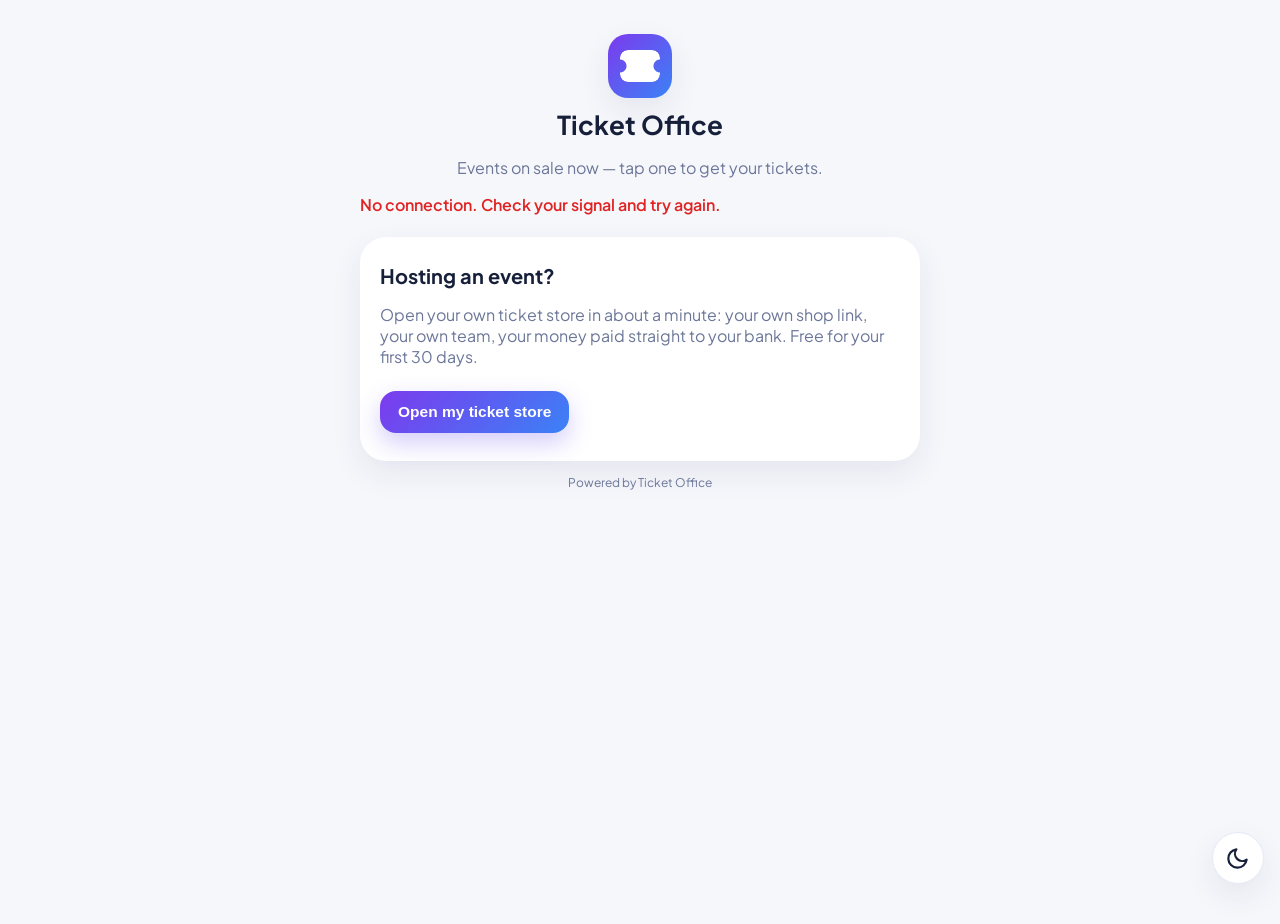
==== commit 75116fb7: "Premiere Gold: flagship skin, home + landing wear it; SW v23" ====
--- a/index.html
+++ b/index.html
@@ -3,6 +3,8 @@
 <head>
 <meta charset="UTF-8">
 <!-- iPhone-first PWA shell -->
+<link rel="preconnect" href="https://fonts.googleapis.com">
+<link href="https://fonts.googleapis.com/css2?family=Fraunces:opsz,wght@9..144,600;9..144,900&family=Plus+Jakarta+Sans:wght@400;600;700;800&display=swap" rel="stylesheet">
 <meta name="viewport" content="width=device-width, initial-scale=1, viewport-fit=cover">
 <meta name="apple-mobile-web-app-capable" content="yes">
 <meta name="mobile-web-app-capable" content="yes">
--- a/styles.css
+++ b/styles.css
@@ -378,3 +378,15 @@
 #homeEvents .event-card { margin-bottom: 16px; }
 #signupForm { margin-top: 14px; text-align: left; }
 #signupDone { text-align: left; margin-top: 12px; }
+
+/* ---------- Premiere Gold (the flagship skin) ---------- */
+html[data-skin="premiere"]:not([data-theme="night"]) { --bg: #060505; --card: #100D0A; --text: #F5EFE6; --muted: #B8A888; --border: #2C2417; --shadow: 0 16px 40px rgba(0,0,0,0.5); }
+html[data-skin="premiere"] { --violet: #B97F22; --blue: #E9BC55; --grad: linear-gradient(135deg, #B97F22, #E9BC55); --radius: 22px; }
+html[data-skin="premiere"] h1, html[data-skin="premiere"] h2 { font-family: "Fraunces", Georgia, "Times New Roman", serif; letter-spacing: 0.01em; }
+html[data-skin="premiere"]:not([data-theme="night"]) input,
+html[data-skin="premiere"]:not([data-theme="night"]) select,
+html[data-skin="premiere"]:not([data-theme="night"]) textarea { background: #1A1409; color: var(--text); border-color: var(--border); }
+html[data-skin="premiere"]:not([data-theme="night"]) .member-card { background: #1A1409; }
+html[data-skin="premiere"]:not([data-theme="night"]) .topbar { background: rgba(6, 5, 5, 0.92); }
+html[data-skin="premiere"] .event-card img.poster,
+html[data-skin="premiere"] .hero-card img.poster { -webkit-mask-image: linear-gradient(180deg, #000 84%, transparent 99%); mask-image: linear-gradient(180deg, #000 84%, transparent 99%); }
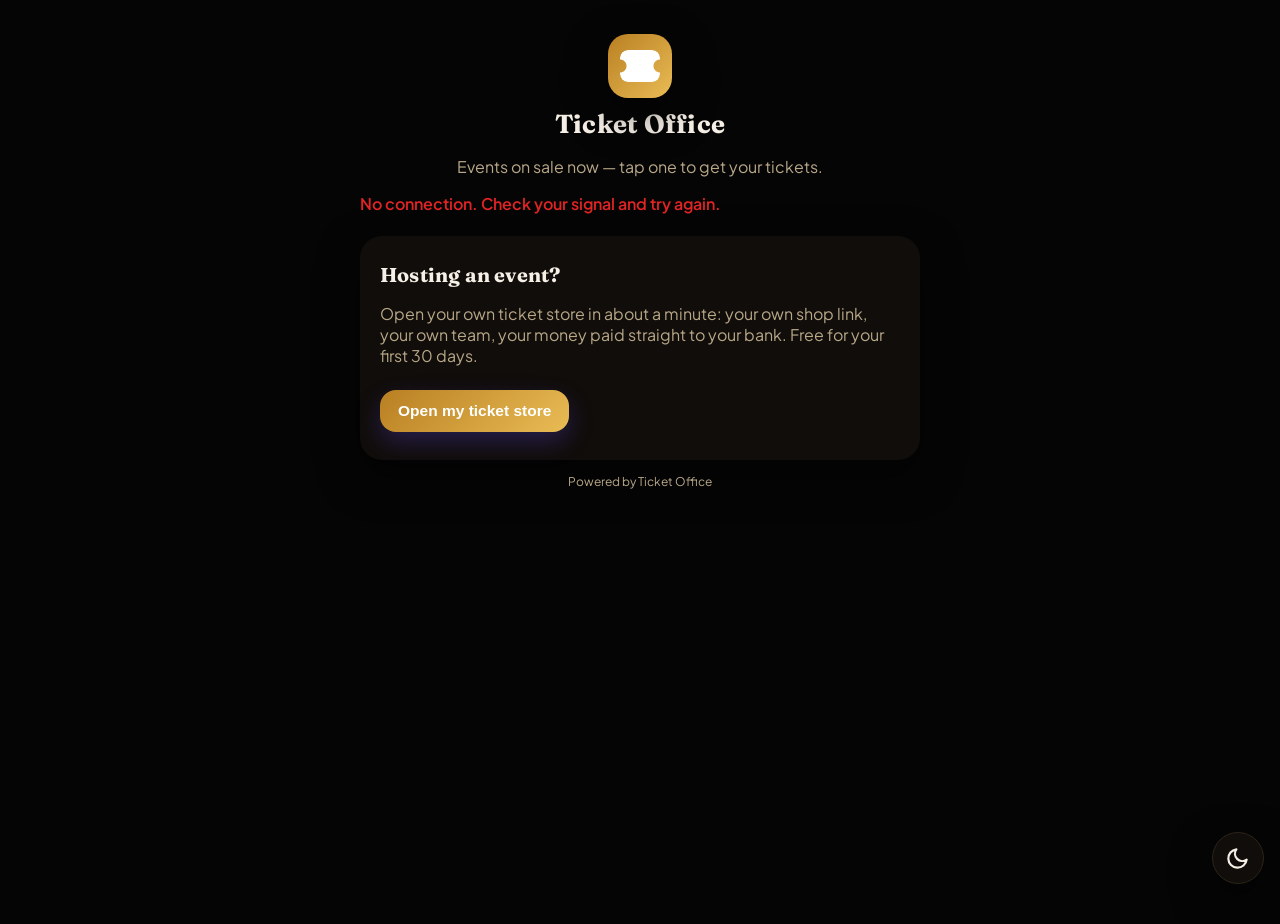
==== commit 8e2a479b: "Editorial structure: shop hero, dir cards, bill summary; SW v25" ====
--- a/index.html
+++ b/index.html
@@ -119,6 +119,15 @@
       Your tickets are confirmed when the organiser accepts your order.</p>
     <div id="shopEvents"></div>
     <form id="shopForm" class="hidden">
+      <div id="shopHero" class="shop-hero hidden">
+        <img id="shopHeroImg" class="shop-hero-img" alt="">
+        <div class="shop-hero-body">
+          <div id="shopHeroKicker" class="kicker"></div>
+          <h2 id="shopHeroName" class="shop-hero-name"></h2>
+          <p id="shopHeroMeta" class="shop-hero-meta"></p>
+          <div id="shopHeroChips" class="glass-chips"></div>
+        </div>
+      </div>
       <h2 id="shopFormTitle">Order tickets</h2>
       <div id="shopTypes"></div>
       <div id="shopAddonsWrap" class="hidden"><h3>Add-ons</h3><div id="shopAddons"></div></div>
--- a/styles.css
+++ b/styles.css
@@ -388,5 +388,30 @@
 html[data-skin="premiere"]:not([data-theme="night"]) textarea { background: #1A1409; color: var(--text); border-color: var(--border); }
 html[data-skin="premiere"]:not([data-theme="night"]) .member-card { background: #1A1409; }
 html[data-skin="premiere"]:not([data-theme="night"]) .topbar { background: rgba(6, 5, 5, 0.92); }
-html[data-skin="premiere"] .event-card img.poster,
-html[data-skin="premiere"] .hero-card img.poster { -webkit-mask-image: linear-gradient(180deg, #000 84%, transparent 99%); mask-image: linear-gradient(180deg, #000 84%, transparent 99%); }
+/* Premiere keeps flyers fully visible — Taylor's rule: a flyer is never cropped or dimmed. */
+
+/* ---------- editorial structure (home + shop) ---------- */
+.kicker { letter-spacing: 0.22em; text-transform: uppercase; font-size: 11.5px; font-weight: 800; color: var(--blue); }
+.dir-card { padding: 0; overflow: hidden; }
+.dir-card img.poster { border-radius: 0; margin-bottom: 0; }
+.dir-body { padding: 16px 18px 18px; }
+.dir-name { font-size: 25px; font-weight: 800; line-height: 1.08; margin: 3px 0 5px; }
+.dir-meta { color: var(--muted); font-size: 14px; font-weight: 600; }
+.dir-types { margin-top: 7px; font-size: 14px; font-weight: 600; }
+.dir-price { margin-top: 9px; font-size: 14.5px; color: var(--muted); }
+.dir-price strong { color: var(--text); font-size: 17px; }
+.dir-body .btn { width: 100%; margin-top: 14px; }
+.shop-hero { margin: 2px 0 20px; text-align: left; }
+.shop-hero-img { width: 100%; height: auto; display: block; border-radius: 20px; }
+.shop-hero-body { padding: 16px 2px 0; }
+.shop-hero-name { font-size: 36px; line-height: 1.0; margin: 5px 0 6px; }
+.shop-hero-meta { color: var(--muted); font-size: 14.5px; font-weight: 600; margin: 0; }
+.glass-chips { display: flex; gap: 8px; flex-wrap: wrap; margin-top: 13px; }
+.glass-chips span { border: 1px solid var(--border); background: var(--card); border-radius: 999px; padding: 7px 13px; font-size: 12.5px; font-weight: 700; }
+#shopForm h3 { letter-spacing: 0.14em; text-transform: uppercase; font-size: 12px; color: var(--muted); }
+#shopFormTitle { font-size: 21px; }
+.type-row { padding: 15px 2px; }
+.summary-box { border-top: 1.5px dashed var(--border); border-radius: 0; background: transparent; padding: 14px 2px 4px; }
+.summary-box .total-row { font-size: 17px; }
+html[data-skin="premiere"] .dir-name { font-family: "Fraunces", Georgia, serif; font-weight: 900; }
+html[data-skin="premiere"] .glass-chips span { background: rgba(255,255,255,0.05); backdrop-filter: blur(8px); }
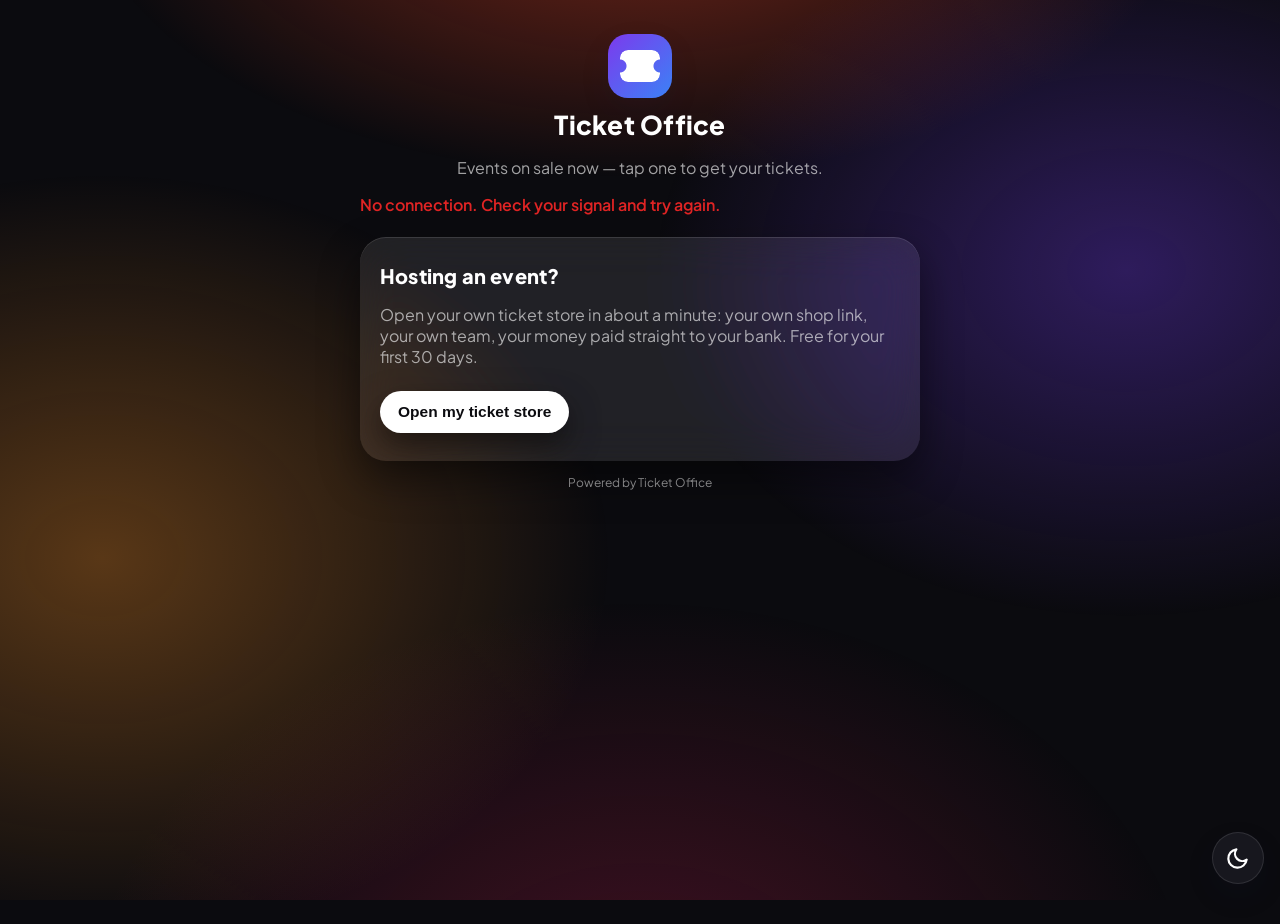
==== commit 0eb24b53: "Noir glow/glass v3, fused shop hero, host row; SW v29" ====
--- a/index.html
+++ b/index.html
@@ -125,6 +125,7 @@
           <div id="shopHeroKicker" class="kicker"></div>
           <h2 id="shopHeroName" class="shop-hero-name"></h2>
           <p id="shopHeroMeta" class="shop-hero-meta"></p>
+          <div class="host-row"><span id="shopHeroAvatar" class="host-avatar"></span><span id="shopHeroHost" class="host-name"></span><span id="shopHeroSold" class="host-sold"></span></div>
           <div id="shopHeroChips" class="glass-chips"></div>
         </div>
       </div>
--- a/styles.css
+++ b/styles.css
@@ -415,3 +415,59 @@
 .summary-box .total-row { font-size: 17px; }
 html[data-skin="premiere"] .dir-name { font-family: "Fraunces", Georgia, serif; font-weight: 900; }
 html[data-skin="premiere"] .glass-chips span { background: rgba(255,255,255,0.05); backdrop-filter: blur(8px); }
+
+/* ---------- NOIR GLASS (flagship — ambient dark glass) ---------- */
+.perf { display: none; }
+html[data-skin="noir"] {
+  --bg: #0B0B0F; --card: #17171E; --panel: #121218; --text: #FFFFFF;
+  --muted: rgba(255,255,255,0.62); --border: rgba(255,255,255,0.11);
+  --blue: #FFFFFF; --violet: #FF5A36; --field: rgba(255,255,255,0.07);
+}
+html[data-skin="noir"] body::before {
+  content: ""; position: fixed; inset: 0; z-index: -1; pointer-events: none;
+  background:
+    radial-gradient(900px 480px at 50% -120px, rgba(255,72,36,0.44), transparent 62%),
+    radial-gradient(760px 560px at 88% 30%, rgba(96,52,200,0.42), transparent 62%),
+    radial-gradient(820px 620px at 8% 62%, rgba(255,150,40,0.32), transparent 62%),
+    radial-gradient(900px 700px at 50% 115%, rgba(200,32,80,0.30), transparent 62%);
+}
+html[data-skin="noir"] .card,
+html[data-skin="noir"] .event-card,
+html[data-skin="noir"] .member-card,
+html[data-skin="noir"] .hero-card,
+html[data-skin="noir"] .modal-card {
+  background: rgba(255,255,255,0.09);
+  backdrop-filter: blur(22px) saturate(1.6);
+  -webkit-backdrop-filter: blur(22px) saturate(1.6);
+  border-color: rgba(255,255,255,0.13);
+  border-radius: 26px;
+  box-shadow: inset 0 1px 0 rgba(255,255,255,0.12), 0 18px 40px rgba(0,0,0,0.45);
+}
+html[data-skin="noir"] h1, html[data-skin="noir"] h2,
+html[data-skin="noir"] .dir-name, html[data-skin="noir"] .ticket-stub > div:first-of-type {
+  font-family: "Baloo 2", "Plus Jakarta Sans", sans-serif; font-weight: 800; letter-spacing: 0.01em;
+}
+html[data-skin="noir"] .btn { border-radius: 999px; }
+html[data-skin="noir"] .btn.primary { background: #FFFFFF; color: #0B0B0F; box-shadow: 0 12px 30px rgba(0,0,0,0.5); }
+html[data-skin="noir"] .kicker { color: rgba(255,255,255,0.55); }
+html[data-skin="noir"] .glass-chips span { background: rgba(255,255,255,0.07); backdrop-filter: blur(10px); border-color: rgba(255,255,255,0.15); color: #fff; }
+html[data-skin="noir"] .perf { display: block; position: relative; border-top: 2px dashed rgba(255,255,255,0.16); margin: 15px 0 13px; }
+html[data-skin="noir"] .perf::before, html[data-skin="noir"] .perf::after {
+  content: ""; position: absolute; top: -12px; width: 24px; height: 24px; border-radius: 50%; background: #0B0B0F;
+}
+html[data-skin="noir"] .perf::before { left: -30px; }
+html[data-skin="noir"] .perf::after { right: -30px; }
+html[data-skin="noir"] #shopForm button[type="submit"] { position: sticky; bottom: 14px; z-index: 5; }
+html[data-skin="noir"] .ticket-stub > div:first-of-type { font-size: 23px !important; }
+html[data-skin="noir"] .stepper button { background: rgba(255,255,255,0.09); color: #fff; border-color: rgba(255,255,255,0.14); }
+html[data-skin="noir"] .theme-toggle { background: rgba(255,255,255,0.08); color: #fff; }
+
+/* host row + fused shop hero */
+.host-row { display: flex; align-items: center; gap: 9px; margin-top: 13px; }
+.host-avatar { width: 30px; height: 30px; border-radius: 50%; display: inline-flex; align-items: center; justify-content: center; font-weight: 800; font-size: 13px; color: #fff; background: linear-gradient(135deg, var(--blue), var(--violet)); flex: none; }
+.host-name { font-weight: 700; font-size: 13.5px; }
+.host-sold { color: var(--muted); font-size: 12.5px; font-weight: 600; }
+html[data-skin="noir"] .host-avatar { background: linear-gradient(135deg, #FF5A36, #8B3DFF); }
+html[data-skin="noir"] .shop-hero { background: rgba(255,255,255,0.07); backdrop-filter: blur(22px) saturate(1.6); -webkit-backdrop-filter: blur(22px) saturate(1.6); border: 1px solid rgba(255,255,255,0.12); border-radius: 26px; overflow: hidden; box-shadow: inset 0 1px 0 rgba(255,255,255,0.12), 0 18px 40px rgba(0,0,0,0.45); }
+html[data-skin="noir"] .shop-hero-img { border-radius: 0; }
+html[data-skin="noir"] .shop-hero-body { padding: 18px 18px 20px; }
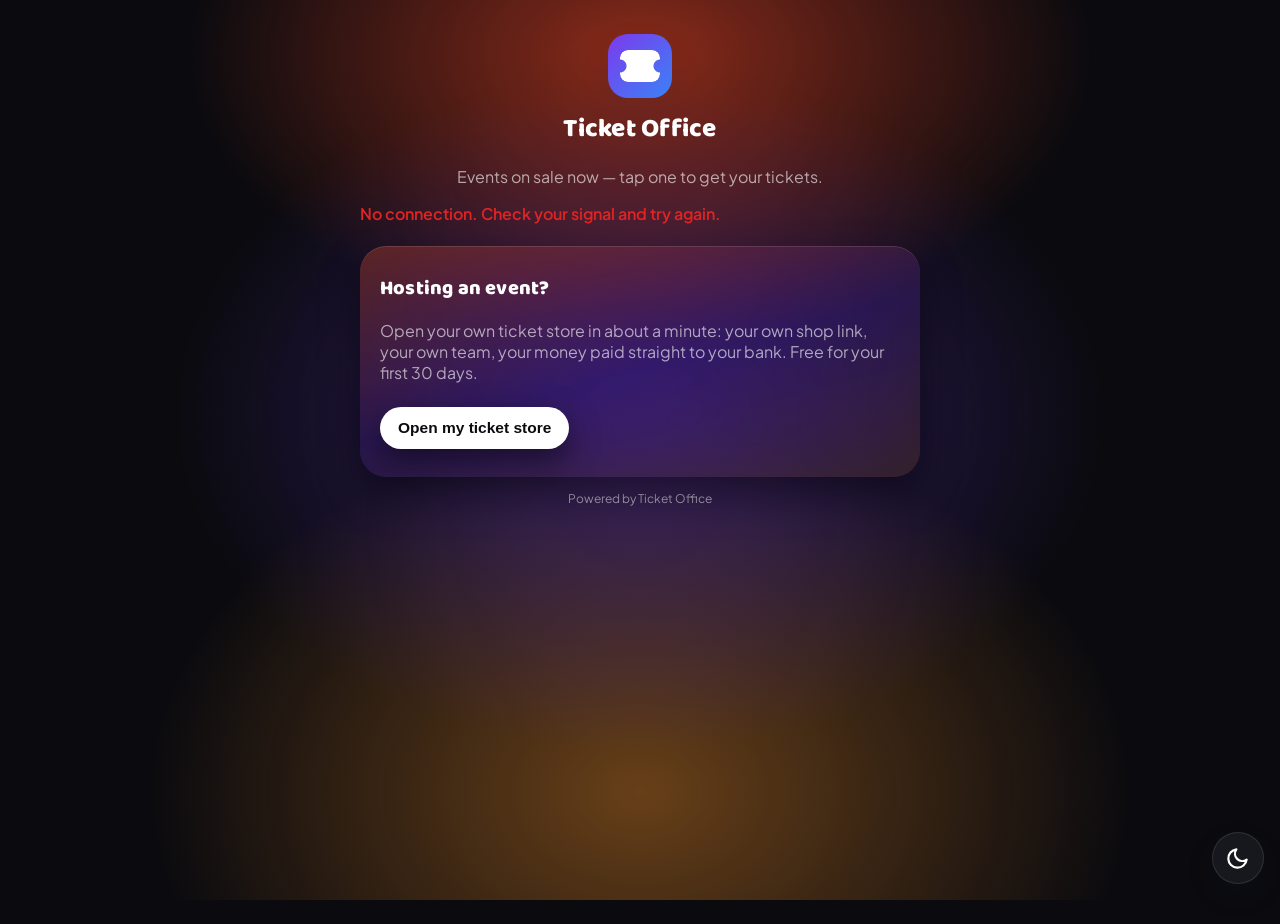
==== commit dd50bf9e: "Ticket-row cards in the reference style; Noir tint + Baloo; SW v33" ====
--- a/index.html
+++ b/index.html
@@ -4,7 +4,7 @@
 <meta charset="UTF-8">
 <!-- iPhone-first PWA shell -->
 <link rel="preconnect" href="https://fonts.googleapis.com">
-<link href="https://fonts.googleapis.com/css2?family=Fraunces:opsz,wght@9..144,600;9..144,900&family=Plus+Jakarta+Sans:wght@400;600;700;800&display=swap" rel="stylesheet">
+<link href="https://fonts.googleapis.com/css2?family=Fraunces:opsz,wght@9..144,600;9..144,900&family=Baloo+2:wght@600;700;800&family=Plus+Jakarta+Sans:wght@400;600;700;800&display=swap" rel="stylesheet">
 <meta name="viewport" content="width=device-width, initial-scale=1, viewport-fit=cover">
 <meta name="apple-mobile-web-app-capable" content="yes">
 <meta name="mobile-web-app-capable" content="yes">
--- a/styles.css
+++ b/styles.css
@@ -426,17 +426,18 @@
 html[data-skin="noir"] body::before {
   content: ""; position: fixed; inset: 0; z-index: -1; pointer-events: none;
   background:
-    radial-gradient(900px 480px at 50% -120px, rgba(255,72,36,0.44), transparent 62%),
-    radial-gradient(760px 560px at 88% 30%, rgba(96,52,200,0.42), transparent 62%),
-    radial-gradient(820px 620px at 8% 62%, rgba(255,150,40,0.32), transparent 62%),
-    radial-gradient(900px 700px at 50% 115%, rgba(200,32,80,0.30), transparent 62%);
+    radial-gradient(700px 420px at 50% 6%, rgba(255,72,36,0.52), transparent 65%),
+    radial-gradient(720px 520px at 50% 46%, rgba(96,52,200,0.48), transparent 65%),
+    radial-gradient(760px 560px at 50% 88%, rgba(255,150,40,0.38), transparent 65%);
 }
 html[data-skin="noir"] .card,
+html[data-skin="noir"] .login-card,
 html[data-skin="noir"] .event-card,
 html[data-skin="noir"] .member-card,
 html[data-skin="noir"] .hero-card,
 html[data-skin="noir"] .modal-card {
-  background: rgba(255,255,255,0.09);
+  background: linear-gradient(165deg, rgba(255,90,50,0.30), rgba(120,60,220,0.20) 52%, rgba(255,160,60,0.13));
+  background-color: rgba(10,10,15,0.40);
   backdrop-filter: blur(22px) saturate(1.6);
   -webkit-backdrop-filter: blur(22px) saturate(1.6);
   border-color: rgba(255,255,255,0.13);
@@ -468,6 +469,28 @@
 .host-name { font-weight: 700; font-size: 13.5px; }
 .host-sold { color: var(--muted); font-size: 12.5px; font-weight: 600; }
 html[data-skin="noir"] .host-avatar { background: linear-gradient(135deg, #FF5A36, #8B3DFF); }
-html[data-skin="noir"] .shop-hero { background: rgba(255,255,255,0.07); backdrop-filter: blur(22px) saturate(1.6); -webkit-backdrop-filter: blur(22px) saturate(1.6); border: 1px solid rgba(255,255,255,0.12); border-radius: 26px; overflow: hidden; box-shadow: inset 0 1px 0 rgba(255,255,255,0.12), 0 18px 40px rgba(0,0,0,0.45); }
+html[data-skin="noir"] .shop-hero { background: linear-gradient(165deg, rgba(255,90,50,0.30), rgba(120,60,220,0.20) 52%, rgba(255,160,60,0.13)); background-color: rgba(10,10,15,0.40); backdrop-filter: blur(22px) saturate(1.6); -webkit-backdrop-filter: blur(22px) saturate(1.6); border: 1px solid rgba(255,255,255,0.12); border-radius: 26px; overflow: hidden; box-shadow: inset 0 1px 0 rgba(255,255,255,0.12), 0 18px 40px rgba(0,0,0,0.45); }
 html[data-skin="noir"] .shop-hero-img { border-radius: 0; }
 html[data-skin="noir"] .shop-hero-body { padding: 18px 18px 20px; }
+
+/* ---------- ticket-row cards (the reference card style) ---------- */
+.ticket-row { padding: 14px 16px 13px; cursor: pointer; text-align: left; }
+.ticket-row:active { transform: scale(0.99); }
+.t-top { display: flex; gap: 13px; align-items: center; }
+.t-thumb { width: 62px; height: 80px; object-fit: contain; background: rgba(127,127,127,0.14); border-radius: 12px; flex: none; }
+.t-main { flex: 1; min-width: 0; }
+.t-date { font-size: 12.5px; color: var(--muted); font-weight: 700; }
+.t-name { font-size: 19px; font-weight: 800; line-height: 1.12; margin: 2px 0; }
+.t-by { font-size: 12.5px; color: var(--muted); font-weight: 600; white-space: nowrap; overflow: hidden; text-overflow: ellipsis; }
+.t-arrow { width: 34px; height: 34px; border-radius: 50%; border: 1px solid var(--border); display: inline-flex; align-items: center; justify-content: center; flex: none; color: var(--muted); }
+.ticket-row .perf { display: block; position: relative; border-top: 2px dashed var(--border); margin: 13px -16px 11px; }
+.ticket-row .perf::before, .ticket-row .perf::after { content: ""; position: absolute; top: -12px; width: 22px; height: 22px; border-radius: 50%; background: var(--bg); }
+.ticket-row .perf::before { left: -11px; }
+.ticket-row .perf::after { right: -11px; }
+html[data-skin="noir"] .ticket-row .perf::before { left: -11px; }
+html[data-skin="noir"] .ticket-row .perf::after { right: -11px; }
+.t-strip { display: flex; justify-content: space-between; align-items: center; gap: 10px; font-size: 13px; }
+.t-venue { display: inline-flex; align-items: center; gap: 5px; color: var(--muted); font-weight: 600; min-width: 0; }
+.t-venue span { white-space: nowrap; overflow: hidden; text-overflow: ellipsis; }
+.t-price { font-weight: 800; white-space: nowrap; }
+html[data-skin="noir"] .t-name { font-family: "Baloo 2", "Plus Jakarta Sans", sans-serif; }
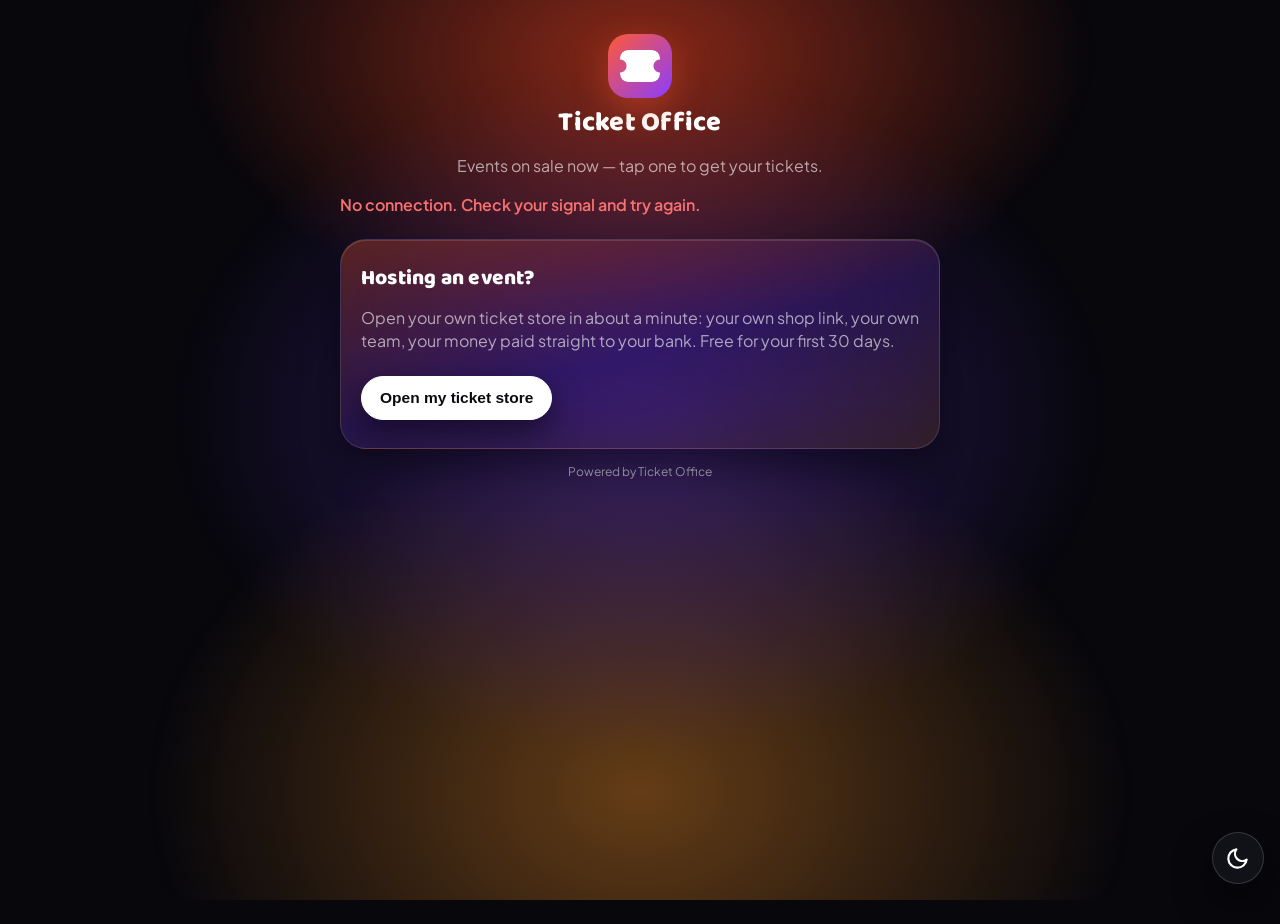
==== commit 570fcb5c: "v38 index (steps + done ref)" ====
--- a/index.html
+++ b/index.html
@@ -118,6 +118,7 @@
     <p class="muted">Pick your event, place your order, then pay by bank transfer.
       Your tickets are confirmed when the organiser accepts your order.</p>
     <div id="shopEvents"></div>
+    <div class="steps-bar hidden" id="shopSteps"><span data-step="1"><b>1</b> Tickets</span><span data-step="2"><b>2</b> Your details</span><span data-step="3"><b>3</b> Done</span></div>
     <form id="shopForm" class="hidden">
       <div id="shopHero" class="shop-hero hidden">
         <img id="shopHeroImg" class="shop-hero-img" alt="">
@@ -136,17 +137,19 @@
       <div class="summary-box" id="shopSummary"></div>
       <label>Your name<input id="shopName" autocomplete="name" placeholder="Full name"></label>
       <label>Your WhatsApp number<input id="shopPhone" type="tel" placeholder="1868..."></label>
+      <p id="shopError" class="error hidden"></p>
+      <button type="submit" class="btn primary big">Place order</button>
       <div id="shopFormBankBox" class="hidden">
         <h3>Pay by bank transfer</h3>
         <pre id="shopFormBank" class="bank-box"></pre>
       </div>
       <label>Already paid? Attach your transfer receipt (screenshot or PDF)
         <input id="shopReceipt" type="file" accept="image/*,.pdf"></label>
-      <p id="shopError" class="error hidden"></p>
-      <button type="submit" class="btn primary big">Place order</button>
     </form>
     <div id="shopDone" class="hidden">
       <h2>Order placed</h2>
+      <div id="shopDoneRef" class="done-ref"></div>
+      <div class="perf done-perf"></div>
       <p id="shopDoneText"></p>
       <div id="shopBankBox" class="hidden">
         <h3>Pay by bank transfer</h3>
--- a/styles.css
+++ b/styles.css
@@ -1,6 +1,9 @@
-/* Ticket Office — Upwise-style light UI.
-   Off-white background, white rounded cards, soft shadows, violet→blue
-   gradient primary actions, one rounded-stroke SVG icon family. */
+/* Ticket Office — one design system.
+   Structure and spacing follow the laws: Jakob (familiar patterns),
+   Hick (few choices per screen), 60-30-10 colour balance, Von Restorff
+   (one element shouts per screen), figure-ground (glass over glow).
+   The flagship skin is Noir Glass: ambient glow, frosted panels,
+   chunky rounded display type, white pill actions, ticket-shaped cards. */
 :root {
   --bg: #F6F7FB;
   --card: #FFFFFF;
@@ -24,6 +27,7 @@
   font-family: "Plus Jakarta Sans", -apple-system, "Segoe UI", Roboto, Helvetica, Arial, sans-serif;
   background: var(--bg); color: var(--text);
   padding-bottom: calc(24px + var(--safe-bottom));
+  line-height: 1.45;
 }
 .hidden { display: none !important; }
 .muted { color: var(--muted); }
@@ -31,10 +35,10 @@
 .center { text-align: center; }
 .error { color: var(--bad); font-weight: 600; }
 .mono { font-family: ui-monospace, "SF Mono", Menlo, Consolas, monospace; letter-spacing: 1px; }
-h1 { font-size: 26px; margin: 10px 0 2px; }
-h2 { font-size: 20px; margin: 6px 0 10px; }
-h3 { font-size: 16px; margin: 12px 0 8px; }
-.section-title { margin: 20px 4px 10px; }
+h1 { font-size: 27px; margin: 10px 0 4px; line-height: 1.12; }
+h2 { font-size: 21px; margin: 6px 0 10px; line-height: 1.15; }
+h3 { font-size: 16px; margin: 14px 0 8px; }
+.section-title { margin: 22px 4px 10px; }
 
 /* one rounded-stroke icon family (inline SVG) */
 .ic { width: 26px; height: 26px; fill: none; stroke: currentColor; stroke-width: 2; stroke-linecap: round; stroke-linejoin: round; }
@@ -54,7 +58,7 @@
 .brand-mark.small { width: 40px; height: 40px; border-radius: 13px; margin: 0; }
 .brand-mark.small::after { inset: 10px 8px; border-radius: 5px; }
 
-/* ---------- login ---------- */
+/* ---------- login (Jakob: the sign-in everyone already knows) ---------- */
 .login-wrap { min-height: 100dvh; display: flex; align-items: flex-start; justify-content: center; padding: calc(28px + var(--safe-top)) 16px 24px; }
 .login-card { background: var(--card); border-radius: 30px; box-shadow: var(--shadow); padding: 28px 22px; width: 100%; max-width: 420px; text-align: center; }
 .login-card form { text-align: left; }
@@ -72,9 +76,7 @@
 .role-pill { margin-left: auto; font-size: 11px; font-weight: 800; text-transform: uppercase; letter-spacing: 0.6px; padding: 4px 9px; border-radius: 999px; background: #EEF2FF; color: var(--violet); }
 .role-pill.door { background: #ECFDF5; color: var(--good); }
 .role-pill.seller { background: #FFF7ED; color: #C05621; }
-.pin-input {
-  text-align: center; font-size: 30px; letter-spacing: 10px; font-weight: 800;
-}
+.pin-input { text-align: center; font-size: 30px; letter-spacing: 10px; font-weight: 800; }
 .recovery-code {
   font-family: ui-monospace, Menlo, monospace; font-size: 26px; font-weight: 800; letter-spacing: 2px;
   background: #FFFBEB; border: 1.5px dashed var(--warn); border-radius: 16px; padding: 16px; margin: 12px 0;
@@ -105,9 +107,9 @@
 label { display: block; font-size: 13.5px; font-weight: 700; color: var(--muted); margin: 12px 0 6px; }
 input, select, textarea {
   width: 100%; padding: 13px 14px; font-size: 16px; color: var(--text);
-  background: #FBFBFE; border: 1.5px solid var(--border); border-radius: 14px; outline: none;
-}
-input:focus, select:focus { border-color: var(--violet); }
+  background: #FBFBFE; border: 1.5px solid var(--border); border-radius: 14px; outline: none; font-family: inherit;
+}
+input:focus, select:focus, textarea:focus { border-color: var(--violet); }
 .btn {
   border: none; border-radius: 16px; padding: 12px 18px; font-size: 15.5px; font-weight: 700;
   background: #EEF2FF; color: var(--violet); cursor: pointer; margin: 8px 0;
@@ -119,9 +121,17 @@
 .btn.linklike { background: transparent; color: var(--violet); width: 100%; font-weight: 600; }
 .btn:active { transform: scale(0.99); }
 .btn[disabled] { opacity: 0.55; pointer-events: none; }
-.stepper { display: flex; align-items: center; gap: 18px; }
+.stepper { display: flex; align-items: center; gap: 10px; }
 .stepper button { width: 48px; height: 48px; border-radius: 50%; border: 1.5px solid var(--border); background: var(--card); font-size: 24px; font-weight: 700; color: var(--violet); cursor: pointer; }
 .stepper span { font-size: 22px; font-weight: 800; min-width: 28px; text-align: center; }
+.step-btn {
+  width: 38px; height: 38px; border-radius: 50%; border: 1.5px solid var(--border);
+  background: #F1F4FA; color: var(--text); font-size: 20px; font-weight: 800;
+  display: flex; align-items: center; justify-content: center; cursor: pointer;
+  transition: transform .08s ease; flex: none;
+}
+.step-btn:active { transform: scale(.9); }
+.step-qty { min-width: 22px; text-align: center; font-weight: 800; font-size: 16px; }
 .total-line { margin: 10px 0; font-size: 16px; }
 .switch-row { display: flex; align-items: center; justify-content: space-between; font-size: 15px; color: var(--text); }
 .switch-row input { display: none; }
@@ -148,8 +158,8 @@
 .dots span.on { background: var(--violet); width: 22px; border-radius: 999px; }
 .stat-grid { display: grid; grid-template-columns: 1fr 1fr; gap: 12px; }
 .stat { background: var(--card); border-radius: 22px; box-shadow: var(--shadow); padding: 16px; }
-.stat .num { font-size: 24px; font-weight: 800; }
-.stat .lbl { color: var(--muted); font-size: 12.5px; font-weight: 700; text-transform: uppercase; letter-spacing: 0.5px; }
+.stat .num { font-size: 25px; font-weight: 800; line-height: 1.1; }
+.stat .lbl { color: var(--muted); font-size: 12px; font-weight: 700; text-transform: uppercase; letter-spacing: 0.6px; margin-top: 3px; }
 .bar { height: 10px; border-radius: 999px; background: #E9EDF9; overflow: hidden; margin: 8px 0 4px; }
 .bar > div { height: 100%; background: var(--grad); border-radius: 999px; }
 .stack { display: flex; height: 14px; border-radius: 999px; overflow: hidden; margin: 8px 0; }
@@ -158,7 +168,7 @@
 .breakdown-row { display: flex; justify-content: space-between; padding: 9px 0; border-bottom: 1px solid var(--border); font-size: 15px; }
 .breakdown-row:last-child { border-bottom: none; }
 
-/* ---------- tickets list ---------- */
+/* ---------- registry rows + status chips ---------- */
 .ticket-row { background: var(--card); border-radius: 20px; box-shadow: var(--shadow); padding: 14px 16px; margin: 10px 0; }
 .ticket-row .code { font-weight: 800; font-size: 16px; }
 .chip { display: inline-block; font-size: 11px; font-weight: 800; text-transform: uppercase; letter-spacing: 0.5px; padding: 3px 8px; border-radius: 999px; margin-left: 6px; }
@@ -180,7 +190,7 @@
 .door-result.bad { background: #FEF2F2; color: var(--bad); border: 2px solid var(--bad); }
 .door-result .sub { display: block; font-size: 14px; font-weight: 600; margin-top: 6px; }
 
-/* ---------- sheet / modal / ticket ---------- */
+/* ---------- sheet / modal / the ticket itself ---------- */
 .sheet { position: fixed; inset: 0; z-index: 80; background: rgba(16, 20, 40, 0.45); display: flex; align-items: flex-end; justify-content: center; }
 .sheet-card { background: var(--card); width: 100%; max-width: 560px; border-radius: 28px 28px 0 0; padding: 20px 20px calc(16px + var(--safe-bottom)); }
 .sheet-card button { display: block; width: 100%; text-align: left; background: #FBFBFE; border: 1.5px solid var(--border); border-radius: 14px; padding: 14px; margin: 8px 0; font-size: 16px; font-weight: 700; color: var(--text); cursor: pointer; }
@@ -208,8 +218,7 @@
 }
 .audit-row { background: var(--card); border-radius: 16px; padding: 12px 14px; margin: 8px 0; box-shadow: var(--shadow); font-size: 14px; }
 .steps li { margin: 8px 0; line-height: 1.45; }
-.print-sheet { position: fixed; inset: 0; z-index: 200; background: #fff; color: #17203A;
-  overflow-y: auto; padding: 22px 18px 40px; }
+.print-sheet { position: fixed; inset: 0; z-index: 200; background: #fff; color: #17203A; overflow-y: auto; padding: 22px 18px 40px; }
 .print-sheet .breakdown-row { border-bottom: 1px solid #E3E8F4; }
 .print-close-top { position: sticky; top: 0; z-index: 5; display: inline-flex; align-items: center; gap: 6px;
   background: #fff; border: 1px solid #E3E8F4; color: #17203A; font: inherit; font-size: 14.5px; font-weight: 700;
@@ -221,25 +230,12 @@
   #printSheet { position: static !important; overflow: visible !important; padding: 0; }
 }
 
-/* Buyer shop + orders */
-.shop-entry { margin-top: 18px; text-align: left; }
-.bank-box { white-space: pre-wrap; word-break: break-word; background: #F2F5FB; border: 1px solid #E3E8F4;
-  border-radius: 14px; padding: 12px 14px; font: inherit; font-size: 14.5px; margin: 8px 0; }
-.order-row { border: 1px solid #E3E8F4; border-radius: 14px; padding: 10px 12px; margin-bottom: 8px; background: #fff; }
-.order-row .row-between { align-items: flex-start; }
-textarea { width: 100%; border: 1.5px solid #E3E8F4; border-radius: 12px; padding: 10px 12px; font: inherit; }
-
-/* Shop event cards: the flyer sits INSIDE the card, full width of the card. */
-.event-card { background: #fff; border: 1px solid #E3E8F4; border-radius: 20px; padding: 14px; margin-bottom: 14px; text-align: left; }
-.event-card img.poster { width: 100%; max-width: 100%; height: auto; display: block; border-radius: 14px; margin-bottom: 10px; }
-.event-card .event-meta { margin-bottom: 12px; line-height: 1.45; }
-
-/* ---------- responsive press feel (both themes) ---------- */
-.btn, .icon-btn, .stepper button, .menu button, .member-card, .theme-fab {
+/* ---------- press feel ---------- */
+.btn, .icon-btn, .stepper button, .step-btn, .menu button, .member-card, .theme-fab {
   touch-action: manipulation;
   transition: transform 0.1s ease, box-shadow 0.15s ease, background 0.15s ease;
 }
-.btn:active, .icon-btn:active, .stepper button:active { transform: scale(0.96); }
+.btn:active, .icon-btn:active, .stepper button:active, .step-btn:active { transform: scale(0.96); }
 .menu button:active, .member-card:active { transform: scale(0.985); }
 
 /* ---------- theme toggle ---------- */
@@ -249,29 +245,138 @@
   display: flex; align-items: center; justify-content: center; }
 .theme-fab:active { transform: scale(0.94); }
 
-/* ---------- NIGHT MODE: black + deep red ---------- */
+/* file picker follows the theme */
+input[type="file"]::file-selector-button {
+  font: inherit; font-weight: 700; border: 1.5px solid var(--border);
+  background: #EEF2FF; color: var(--violet); border-radius: 10px;
+  padding: 8px 14px; margin-right: 10px; cursor: pointer;
+}
+
+/* ---------- buyer shop ---------- */
+.shop-entry { margin-top: 18px; text-align: left; }
+.bank-box { white-space: pre-wrap; word-break: break-word; background: #F2F5FB; border: 1px solid #E3E8F4;
+  border-radius: 14px; padding: 12px 14px; font: inherit; font-size: 14.5px; margin: 8px 0; }
+.order-row { border: 1px solid #E3E8F4; border-radius: 14px; padding: 10px 12px; margin-bottom: 8px; background: #fff; }
+.order-row .row-between { align-items: flex-start; }
+.event-card { background: #fff; border: 1px solid #E3E8F4; border-radius: 20px; padding: 14px; margin-bottom: 14px; text-align: left; }
+.event-card img.poster { width: 100%; max-width: 100%; height: auto; display: block; border-radius: 14px; margin-bottom: 10px; }
+.event-card .event-meta { margin-bottom: 12px; line-height: 1.45; }
+
+/* checkout steps (Zeigarnik: show the path, mark where you are) */
+.steps-bar { display: flex; gap: 6px; margin: 4px 0 14px; }
+.steps-bar span {
+  display: inline-flex; align-items: center; gap: 7px; font-size: 12.5px; font-weight: 700;
+  color: var(--muted); border: 1.5px solid var(--border); border-radius: 999px; padding: 6px 12px 6px 7px;
+}
+.steps-bar span b {
+  width: 20px; height: 20px; border-radius: 50%; background: #E9EDF9; color: var(--muted);
+  display: inline-flex; align-items: center; justify-content: center; font-size: 11.5px; flex: none;
+}
+.steps-bar span.on { color: var(--text); border-color: var(--text); }
+.steps-bar span.on b { background: var(--grad); color: #fff; }
+.steps-bar span.done { color: var(--muted); }
+.steps-bar span.done b { background: var(--good); color: #fff; }
+
+/* checkout rows + the bill */
+.type-row { display: flex; align-items: center; justify-content: space-between; gap: 12px; padding: 15px 2px; border-bottom: 1px solid var(--border); text-align: left; }
+.type-row:last-child { border-bottom: none; }
+.type-info { display: flex; flex-direction: column; gap: 2px; }
+.type-info strong { font-size: 16px; }
+.summary-box { border-top: 1.5px dashed var(--border); padding: 14px 2px 4px; margin: 14px 0; text-align: left; }
+.summary-box .total-row { border-top: 1.5px solid var(--border); margin-top: 6px; padding-top: 8px; font-size: 17px; }
+.total-row { font-size: 17px; }
+.plan-note { background: #FFF7E8; border: 1px solid #F2DFAE; color: #6B5310; border-radius: 12px; padding: 9px 11px; font-size: 13.5px; margin: 10px 0 2px; }
+.check-row { display: flex; gap: 9px; align-items: flex-start; font-weight: 600; }
+.check-row input { width: 20px; height: 20px; margin-top: 2px; flex: none; }
+#shopForm h3 { letter-spacing: 0.14em; text-transform: uppercase; font-size: 12px; color: var(--muted); }
+#shopFormTitle { font-size: 21px; }
+
+/* order placed — the peak of the flow gets a ticket (Peak-End) */
+.done-ticket { text-align: center; }
+.done-ref { font-size: 31px; font-weight: 800; letter-spacing: 2px; margin: 4px 0 2px; }
+.done-perf { display: block; border-top: 2px dashed var(--border); margin: 14px -22px 6px; }
+
+/* ---------- ticket-row event cards (the reference card style) ---------- */
+.event-card.ticket-row { padding: 13px 15px 12px; cursor: pointer; }
+.ticket-row:active { transform: scale(0.99); }
+.t-top { display: flex; gap: 13px; align-items: center; }
+.t-thumb { width: 70px; height: 88px; object-fit: contain; background: rgba(0,0,0,0.28); border-radius: 12px; flex: none; }
+.t-main { flex: 1; min-width: 0; text-align: left; }
+.t-date { font-size: 12.5px; color: var(--muted); font-weight: 700; }
+.t-name { font-size: 19px; font-weight: 800; line-height: 1.12; margin: 2px 0; }
+.t-by { font-size: 12.5px; color: var(--muted); font-weight: 600; white-space: nowrap; overflow: hidden; text-overflow: ellipsis; }
+.t-arrow { width: 34px; height: 34px; border-radius: 50%; border: 1px solid var(--border); display: inline-flex; align-items: center; justify-content: center; flex: none; color: var(--muted); }
+.perf { display: none; }
+.ticket-row .perf { display: block; position: relative; border-top: 2px dashed var(--border); margin: 11px -15px 10px; }
+.ticket-row .perf::before, .ticket-row .perf::after { content: ""; position: absolute; top: -7px; width: 12px; height: 12px; border-radius: 50%; background: var(--bg); }
+.ticket-row .perf::before { left: -6px; }
+.ticket-row .perf::after { right: -6px; }
+.t-strip { display: flex; justify-content: space-between; align-items: center; gap: 10px; font-size: 13px; }
+.t-venue { display: inline-flex; align-items: center; gap: 5px; color: var(--muted); font-weight: 600; min-width: 0; }
+.t-venue span { white-space: nowrap; overflow: hidden; text-overflow: ellipsis; }
+.t-venue:has(span:empty) { display: none; }
+.t-price { font-weight: 800; white-space: nowrap; margin-left: auto; }
+
+/* ---------- shop hero + host row ---------- */
+.kicker { letter-spacing: 0.22em; text-transform: uppercase; font-size: 11.5px; font-weight: 800; color: var(--blue); }
+.shop-hero { margin: 2px 0 20px; text-align: left; }
+.shop-hero-img { width: 100%; height: auto; display: block; border-radius: 20px; }
+.shop-hero-body { padding: 16px 2px 0; }
+.shop-hero-name { font-size: 36px; line-height: 1.0; margin: 5px 0 6px; }
+.shop-hero-meta { color: var(--muted); font-size: 14.5px; font-weight: 600; margin: 0; }
+.glass-chips { display: flex; gap: 8px; flex-wrap: wrap; margin-top: 13px; }
+.glass-chips span { border: 1px solid var(--border); background: var(--card); border-radius: 999px; padding: 7px 13px; font-size: 12.5px; font-weight: 700; }
+.host-row { display: flex; align-items: center; gap: 9px; margin-top: 13px; }
+.host-avatar { width: 30px; height: 30px; border-radius: 50%; display: inline-flex; align-items: center; justify-content: center; font-weight: 800; font-size: 13px; color: #fff; background: linear-gradient(135deg, var(--blue), var(--violet)); flex: none; }
+.host-name { font-weight: 700; font-size: 13.5px; }
+.host-sold { color: var(--muted); font-size: 12.5px; font-weight: 600; }
+
+/* legacy editorial cards (kept for older surfaces) */
+.dir-card { padding: 0; overflow: hidden; }
+.dir-card img.poster { border-radius: 0; margin-bottom: 0; }
+.dir-body { padding: 16px 18px 18px; }
+.dir-name { font-size: 25px; font-weight: 800; line-height: 1.08; margin: 3px 0 5px; }
+.dir-meta { color: var(--muted); font-size: 14px; font-weight: 600; }
+.dir-types { margin-top: 7px; font-size: 14px; font-weight: 600; }
+.dir-price { margin-top: 9px; font-size: 14.5px; color: var(--muted); }
+.dir-price strong { color: var(--text); font-size: 17px; }
+.dir-body .btn { width: 100%; margin-top: 14px; }
+
+/* ---------- public home ---------- */
+.home-wrap { width: 100%; max-width: 560px; margin: 0 auto; }
+#homeScreen .home-wrap { max-width: 600px; }
+.home-wrap .brand-mark { margin-top: 6px; }
+.host-card { margin-top: 22px; }
+.price-pill { display: inline-block; background: var(--grad); color: #fff; font-weight: 800; font-size: 12.5px; border-radius: 999px; padding: 3px 10px; margin-left: 8px; vertical-align: middle; }
+#homeEvents .event-card { margin-bottom: 16px; }
+#signupForm { margin-top: 14px; text-align: left; }
+#signupDone { text-align: left; margin-top: 12px; }
+
+/* ---------- theme picker (Settings) ---------- */
+.theme-grid { display: grid; grid-template-columns: 1fr 1fr; gap: 10px; margin-top: 10px; }
+.theme-card { display: flex; flex-direction: column; align-items: flex-start; gap: 7px; background: var(--card); border: 1.5px solid var(--border); border-radius: 16px; padding: 12px; cursor: pointer; text-align: left; font: inherit; }
+.theme-card.current { border-color: var(--violet); }
+.theme-dots { display: flex; gap: 5px; }
+.theme-dot { width: 18px; height: 18px; border-radius: 50%; border: 1px solid rgba(0,0,0,0.14); }
+.theme-name { font-weight: 700; font-size: 14px; color: var(--text); }
+.theme-cur { font-size: 11px; font-weight: 800; color: var(--violet); letter-spacing: 0.06em; text-transform: uppercase; }
+
+/* ---------- NIGHT MODE (the floating toggle: black + deep red) ---------- */
 html[data-theme="night"] {
-  --bg: #070405;
-  --card: #171013;
-  --text: #F5EDEE;
-  --muted: #B08A90;
-  --border: #3A2027;
-  --violet: #E5484D;
-  --blue: #B91C1C;
+  --bg: #070405; --card: #171013; --text: #F5EDEE; --muted: #B08A90; --border: #3A2027;
+  --violet: #E5484D; --blue: #B91C1C;
   --grad: linear-gradient(135deg, #7F1D1D, #DC2626);
   --shadow: 0 12px 32px rgba(0, 0, 0, 0.55);
-  --good: #34D399;
-  --bad: #F87171;
-  --warn: #F2C14E;
+  --good: #34D399; --bad: #F87171; --warn: #F2C14E;
 }
 html[data-theme="night"] body { background: var(--bg); }
-html[data-theme="night"] input, html[data-theme="night"] select, html[data-theme="night"] textarea {
-  background: #1E1418; color: var(--text); border-color: var(--border); }
+html[data-theme="night"] input, html[data-theme="night"] select, html[data-theme="night"] textarea { background: #1E1418; color: var(--text); border-color: var(--border); }
 html[data-theme="night"] .btn { background: #2A161B; color: var(--text); }
 html[data-theme="night"] .btn.primary { background: var(--grad); color: #fff; box-shadow: 0 10px 24px rgba(220, 38, 38, 0.30); }
 html[data-theme="night"] .btn.ghost { background: transparent; color: var(--muted); }
 html[data-theme="night"] .btn.linklike { background: transparent; color: var(--violet); }
 html[data-theme="night"] .menu button:active { background: #2A161B; }
+html[data-theme="night"] .member-card { background: #1D1116; }
 html[data-theme="night"] .role-pill { background: #2A161B; color: #F2A0A5; }
 html[data-theme="night"] .role-pill.door { background: #0E2A20; color: var(--good); }
 html[data-theme="night"] .role-pill.seller { background: #2A1E0E; color: var(--warn); }
@@ -294,57 +399,14 @@
 html[data-theme="night"] .event-card { background: var(--card); border-color: var(--border); }
 html[data-theme="night"] .toast { background: #7F1D1D; color: #fff; }
 html[data-theme="night"] .topbar { background: rgba(7, 4, 5, 0.92); }
-
-/* File picker follows the theme too (the browser's native button otherwise
-   stays bright white in night mode). */
-input[type="file"]::file-selector-button {
-  font: inherit; font-weight: 700; border: 1.5px solid var(--border);
-  background: #EEF2FF; color: var(--violet); border-radius: 10px;
-  padding: 8px 14px; margin-right: 10px; cursor: pointer;
-}
+html[data-theme="night"] .step-btn { background: #241419; }
+html[data-theme="night"] .summary-box { border-color: var(--border); }
+html[data-theme="night"] .plan-note { background: #241B08; border-color: #4A3A12; color: #E8CF8F; }
 html[data-theme="night"] input[type="file"] { color: var(--muted); }
-html[data-theme="night"] input[type="file"]::file-selector-button {
-  background: #2A161B; color: var(--text); border-color: var(--border);
-}
-
-/* ---- Checkout (buyer shop) ---- */
-.type-row {
-  display: flex; align-items: center; justify-content: space-between; gap: 12px;
-  padding: 12px 4px; border-bottom: 1px solid var(--border); text-align: left;
-}
-.type-row:last-child { border-bottom: none; }
-.type-info { display: flex; flex-direction: column; gap: 2px; }
-.type-info strong { font-size: 16px; }
-.stepper { display: flex; align-items: center; gap: 10px; }
-.step-btn {
-  width: 38px; height: 38px; border-radius: 50%; border: 1.5px solid var(--border);
-  background: #F1F4FA; color: var(--text); font-size: 20px; font-weight: 800;
-  display: flex; align-items: center; justify-content: center; cursor: pointer;
-  transition: transform .08s ease;
-}
-.step-btn:active { transform: scale(.9); }
-.step-qty { min-width: 22px; text-align: center; font-weight: 800; font-size: 16px; }
-.summary-box {
-  background: #F7F9FF; border: 1px solid var(--border); border-radius: 16px;
-  padding: 12px 14px; margin: 14px 0; text-align: left;
-}
-.total-row { border-top: 1.5px solid var(--border); margin-top: 6px; padding-top: 8px; font-size: 17px; }
-.plan-note {
-  background: #FFF7E8; border: 1px solid #F2DFAE; color: #6B5310;
-  border-radius: 12px; padding: 9px 11px; font-size: 13.5px; margin: 10px 0 2px;
-}
-.check-row { display: flex; gap: 9px; align-items: flex-start; font-weight: 600; }
-.check-row input { width: 20px; height: 20px; margin-top: 2px; flex: none; }
-html[data-theme="night"] .step-btn { background: #241419; }
-html[data-theme="night"] .summary-box { background: #120A0D; }
-html[data-theme="night"] .plan-note { background: #241B08; border-color: #4A3A12; color: #E8CF8F; }
-
-/* Sign-in member cards follow night mode too (they were hard-coded light,
-   which left names white-on-white at night). */
-html[data-theme="night"] .member-card { background: #1D1116; }
-html[data-theme="night"] .member-card .role-pill { background: #2A161B; color: var(--text); }
-
-/* ---------- store skins (per-tenant themes) ---------- */
+html[data-theme="night"] input[type="file"]::file-selector-button { background: #2A161B; color: var(--text); border-color: var(--border); }
+html[data-theme="night"] .steps-bar span b { background: #2A161B; }
+
+/* ---------- store skins (the mall: variable swaps on one system) ---------- */
 html[data-skin="gold"]:not([data-theme="night"]) { --bg: #0A0806; --card: #14100B; --text: #F3EBDD; --muted: #B8A888; --border: #2C2417; --shadow: 0 12px 32px rgba(0,0,0,0.45); }
 html[data-skin="gold"] { --violet: #B97F22; --blue: #E9BC55; --grad: linear-gradient(135deg, #B97F22, #E9BC55); --radius: 20px; }
 html[data-skin="gold"]:not([data-theme="night"]) input,
@@ -361,136 +423,154 @@
 html[data-skin="mono"]:not([data-theme="night"]) { --bg: #F4F4F4; --card: #FFFFFF; --text: #111111; --muted: #6E6E6E; --border: #E2E2E2; --shadow: none; }
 html[data-skin="mono"] { --violet: #111111; --blue: #111111; --grad: linear-gradient(135deg, #111111, #111111); --radius: 10px; }
 
-/* theme picker (Settings) */
-.theme-grid { display: grid; grid-template-columns: 1fr 1fr; gap: 10px; margin-top: 10px; }
-.theme-card { display: flex; flex-direction: column; align-items: flex-start; gap: 7px; background: var(--card); border: 1.5px solid var(--border); border-radius: 16px; padding: 12px; cursor: pointer; text-align: left; font: inherit; }
-.theme-card.current { border-color: var(--violet); }
-.theme-dots { display: flex; gap: 5px; }
-.theme-dot { width: 18px; height: 18px; border-radius: 50%; border: 1px solid rgba(0,0,0,0.14); }
-.theme-name { font-weight: 700; font-size: 14px; color: var(--text); }
-.theme-cur { font-size: 11px; font-weight: 800; color: var(--violet); letter-spacing: 0.06em; text-transform: uppercase; }
-
-/* ---------- public home (events directory) ---------- */
-.home-wrap { width: 100%; max-width: 560px; margin: 0 auto; }
-.home-wrap .brand-mark { margin-top: 6px; }
-.host-card { margin-top: 22px; }
-.price-pill { display: inline-block; background: var(--grad); color: #fff; font-weight: 800; font-size: 12.5px; border-radius: 999px; padding: 3px 10px; margin-left: 8px; vertical-align: middle; }
-#homeEvents .event-card { margin-bottom: 16px; }
-#signupForm { margin-top: 14px; text-align: left; }
-#signupDone { text-align: left; margin-top: 12px; }
-
-/* ---------- Premiere Gold (the flagship skin) ---------- */
+/* Premiere Gold */
 html[data-skin="premiere"]:not([data-theme="night"]) { --bg: #060505; --card: #100D0A; --text: #F5EFE6; --muted: #B8A888; --border: #2C2417; --shadow: 0 16px 40px rgba(0,0,0,0.5); }
 html[data-skin="premiere"] { --violet: #B97F22; --blue: #E9BC55; --grad: linear-gradient(135deg, #B97F22, #E9BC55); --radius: 22px; }
 html[data-skin="premiere"] h1, html[data-skin="premiere"] h2 { font-family: "Fraunces", Georgia, "Times New Roman", serif; letter-spacing: 0.01em; }
+html[data-skin="premiere"] .dir-name { font-family: "Fraunces", Georgia, serif; font-weight: 900; }
 html[data-skin="premiere"]:not([data-theme="night"]) input,
 html[data-skin="premiere"]:not([data-theme="night"]) select,
 html[data-skin="premiere"]:not([data-theme="night"]) textarea { background: #1A1409; color: var(--text); border-color: var(--border); }
 html[data-skin="premiere"]:not([data-theme="night"]) .member-card { background: #1A1409; }
 html[data-skin="premiere"]:not([data-theme="night"]) .topbar { background: rgba(6, 5, 5, 0.92); }
-/* Premiere keeps flyers fully visible — Taylor's rule: a flyer is never cropped or dimmed. */
-
-/* ---------- editorial structure (home + shop) ---------- */
-.kicker { letter-spacing: 0.22em; text-transform: uppercase; font-size: 11.5px; font-weight: 800; color: var(--blue); }
-.dir-card { padding: 0; overflow: hidden; }
-.dir-card img.poster { border-radius: 0; margin-bottom: 0; }
-.dir-body { padding: 16px 18px 18px; }
-.dir-name { font-size: 25px; font-weight: 800; line-height: 1.08; margin: 3px 0 5px; }
-.dir-meta { color: var(--muted); font-size: 14px; font-weight: 600; }
-.dir-types { margin-top: 7px; font-size: 14px; font-weight: 600; }
-.dir-price { margin-top: 9px; font-size: 14.5px; color: var(--muted); }
-.dir-price strong { color: var(--text); font-size: 17px; }
-.dir-body .btn { width: 100%; margin-top: 14px; }
-.shop-hero { margin: 2px 0 20px; text-align: left; }
-.shop-hero-img { width: 100%; height: auto; display: block; border-radius: 20px; }
-.shop-hero-body { padding: 16px 2px 0; }
-.shop-hero-name { font-size: 36px; line-height: 1.0; margin: 5px 0 6px; }
-.shop-hero-meta { color: var(--muted); font-size: 14.5px; font-weight: 600; margin: 0; }
-.glass-chips { display: flex; gap: 8px; flex-wrap: wrap; margin-top: 13px; }
-.glass-chips span { border: 1px solid var(--border); background: var(--card); border-radius: 999px; padding: 7px 13px; font-size: 12.5px; font-weight: 700; }
-#shopForm h3 { letter-spacing: 0.14em; text-transform: uppercase; font-size: 12px; color: var(--muted); }
-#shopFormTitle { font-size: 21px; }
-.type-row { padding: 15px 2px; }
-.summary-box { border-top: 1.5px dashed var(--border); border-radius: 0; background: transparent; padding: 14px 2px 4px; }
-.summary-box .total-row { font-size: 17px; }
-html[data-skin="premiere"] .dir-name { font-family: "Fraunces", Georgia, serif; font-weight: 900; }
 html[data-skin="premiere"] .glass-chips span { background: rgba(255,255,255,0.05); backdrop-filter: blur(8px); }
-
-/* ---------- NOIR GLASS (flagship — ambient dark glass) ---------- */
-.perf { display: none; }
+/* Premiere keeps flyers fully visible — a flyer is never cropped or dimmed. */
+
+/* ================================================================
+   NOIR GLASS — the flagship. Ambient glow behind everything,
+   frosted glass panels, Baloo 2 display type, white pill actions.
+   The glow stack is defined ONCE (--glow) and reused by the page
+   backdrop and the ticket notches, so a notch always shows the
+   exact light behind the card: a cut, never a painted dot.
+   ================================================================ */
 html[data-skin="noir"] {
-  --bg: #0B0B0F; --card: #17171E; --panel: #121218; --text: #FFFFFF;
+  --bg: #07070C; --card: #14141B; --panel: #101016; --text: #FFFFFF;
   --muted: rgba(255,255,255,0.62); --border: rgba(255,255,255,0.11);
-  --blue: #FFFFFF; --violet: #FF5A36; --field: rgba(255,255,255,0.07);
-}
+  --violet: #FF5A36; --blue: #FFFFFF; --field: rgba(255,255,255,0.07);
+  --grad: linear-gradient(135deg, #FF5A36, #8B3DFF);
+  --shadow: 0 18px 40px rgba(0,0,0,0.45); --radius: 26px;
+  --good: #2ECC8F; --bad: #F87171; --warn: #F2C14E;
+  --glow:
+    radial-gradient(700px 420px at 50% 6%, rgba(255,72,36,0.52), rgba(255,72,36,0) 65%),
+    radial-gradient(720px 520px at 50% 46%, rgba(96,52,200,0.48), rgba(96,52,200,0) 65%),
+    radial-gradient(760px 560px at 50% 88%, rgba(255,150,40,0.38), rgba(255,150,40,0) 65%);
+}
+html[data-skin="noir"] body { background: #07070C; }
 html[data-skin="noir"] body::before {
   content: ""; position: fixed; inset: 0; z-index: -1; pointer-events: none;
-  background:
-    radial-gradient(700px 420px at 50% 6%, rgba(255,72,36,0.52), transparent 65%),
-    radial-gradient(720px 520px at 50% 46%, rgba(96,52,200,0.48), transparent 65%),
-    radial-gradient(760px 560px at 50% 88%, rgba(255,150,40,0.38), transparent 65%);
-}
+  background: var(--glow);
+}
+/* the glass — one recipe for every panel in the building */
 html[data-skin="noir"] .card,
 html[data-skin="noir"] .login-card,
 html[data-skin="noir"] .event-card,
 html[data-skin="noir"] .member-card,
 html[data-skin="noir"] .hero-card,
-html[data-skin="noir"] .modal-card {
+html[data-skin="noir"] .modal-card,
+html[data-skin="noir"] .sheet-card,
+html[data-skin="noir"] .stat,
+html[data-skin="noir"] .order-row,
+html[data-skin="noir"] .audit-row,
+html[data-skin="noir"] .ticket-row,
+html[data-skin="noir"] .summary-box,
+html[data-skin="noir"] .menu,
+html[data-skin="noir"] .shop-hero,
+html[data-skin="noir"] .theme-card {
   background: linear-gradient(165deg, rgba(255,90,50,0.30), rgba(120,60,220,0.20) 52%, rgba(255,160,60,0.13));
   background-color: rgba(10,10,15,0.40);
   backdrop-filter: blur(22px) saturate(1.6);
   -webkit-backdrop-filter: blur(22px) saturate(1.6);
-  border-color: rgba(255,255,255,0.13);
+  border: 1px solid rgba(255,255,255,0.13);
   border-radius: 26px;
   box-shadow: inset 0 1px 0 rgba(255,255,255,0.12), 0 18px 40px rgba(0,0,0,0.45);
 }
+html[data-skin="noir"] #shopScreen .login-card {
+  background: linear-gradient(165deg, rgba(255,90,50,0.16), rgba(120,60,220,0.12) 55%, rgba(255,160,60,0.08));
+  background-color: rgba(10,10,15,0.35);
+}
 html[data-skin="noir"] h1, html[data-skin="noir"] h2,
-html[data-skin="noir"] .dir-name, html[data-skin="noir"] .ticket-stub > div:first-of-type {
+html[data-skin="noir"] .t-name, html[data-skin="noir"] .shop-hero-name,
+html[data-skin="noir"] .stat .num, html[data-skin="noir"] .done-ref,
+html[data-skin="noir"] .dir-name, html[data-skin="noir"] .ticket-stub .t-code {
   font-family: "Baloo 2", "Plus Jakarta Sans", sans-serif; font-weight: 800; letter-spacing: 0.01em;
 }
-html[data-skin="noir"] .btn { border-radius: 999px; }
-html[data-skin="noir"] .btn.primary { background: #FFFFFF; color: #0B0B0F; box-shadow: 0 12px 30px rgba(0,0,0,0.5); }
+html[data-skin="noir"] .topbar { background: rgba(7,7,12,0.72); backdrop-filter: blur(14px); border-bottom: 1px solid rgba(255,255,255,0.07); }
+html[data-skin="noir"] .icon-btn { background: rgba(255,255,255,0.08); border-color: rgba(255,255,255,0.14); color: #fff; box-shadow: none; }
+html[data-skin="noir"] label { color: rgba(255,255,255,0.62); }
+html[data-skin="noir"] input, html[data-skin="noir"] select, html[data-skin="noir"] textarea {
+  background: var(--field); border-color: rgba(255,255,255,0.14); color: #fff;
+}
+html[data-skin="noir"] input::placeholder, html[data-skin="noir"] textarea::placeholder { color: rgba(255,255,255,0.38); }
+html[data-skin="noir"] input:focus, html[data-skin="noir"] select:focus, html[data-skin="noir"] textarea:focus { border-color: rgba(255,255,255,0.45); }
+html[data-skin="noir"] .btn { border-radius: 999px; background: rgba(255,255,255,0.09); color: #fff; border: 1px solid rgba(255,255,255,0.13); }
+html[data-skin="noir"] .btn.primary { background: #FFFFFF; color: #0B0B0F; border-color: #FFFFFF; box-shadow: 0 12px 30px rgba(0,0,0,0.5); }
+html[data-skin="noir"] .btn.ghost { background: transparent; border-color: transparent; color: var(--muted); }
+html[data-skin="noir"] .btn.linklike { background: transparent; border-color: transparent; color: #fff; }
+html[data-skin="noir"] .btn[disabled] { opacity: 0.45; }
+html[data-skin="noir"] .stepper button, html[data-skin="noir"] .step-btn { background: rgba(255,255,255,0.09); color: #fff; border-color: rgba(255,255,255,0.14); }
+html[data-skin="noir"] .avatar { background: linear-gradient(135deg, #FF5A36, #8B3DFF); }
+html[data-skin="noir"] .brand-mark { background: linear-gradient(135deg, #FF5A36, #8B3DFF); box-shadow: 0 14px 34px rgba(255,90,50,0.35); }
+html[data-skin="noir"] .role-pill { background: rgba(255,255,255,0.10); color: #fff; }
+html[data-skin="noir"] .role-pill.door { background: rgba(46,204,143,0.16); color: #5EEAB8; }
+html[data-skin="noir"] .role-pill.seller { background: rgba(242,193,78,0.16); color: #F2C14E; }
+html[data-skin="noir"] .chip.paid { background: rgba(46,204,143,0.16); color: #5EEAB8; }
+html[data-skin="noir"] .chip.unpaid { background: rgba(242,193,78,0.16); color: #F2C14E; }
+html[data-skin="noir"] .chip.in { background: rgba(255,255,255,0.12); color: #fff; }
+html[data-skin="noir"] .chip.void { background: rgba(248,113,113,0.16); color: #F87171; }
+html[data-skin="noir"] .bar { background: rgba(255,255,255,0.10); }
+html[data-skin="noir"] .bar > div { background: linear-gradient(90deg, #FF5A36, #8B3DFF); }
+html[data-skin="noir"] .switch { background: rgba(255,255,255,0.18); }
+html[data-skin="noir"] .switch-row input:checked + .switch { background: #FF5A36; }
+html[data-skin="noir"] .dots span { background: rgba(255,255,255,0.25); }
+html[data-skin="noir"] .dots span.on { background: #fff; }
+html[data-skin="noir"] .add-card { background: rgba(255,255,255,0.04); border-color: rgba(255,255,255,0.25); color: #fff; }
+html[data-skin="noir"] .grace { background: rgba(242,193,78,0.12); border-color: rgba(242,193,78,0.45); color: #F2C14E; }
+html[data-skin="noir"] .recovery-code { background: rgba(242,193,78,0.10); border-color: rgba(242,193,78,0.55); color: #fff; }
+html[data-skin="noir"] .door-result.valid { background: rgba(46,204,143,0.14); border-color: var(--good); color: #5EEAB8; }
+html[data-skin="noir"] .door-result.used { background: rgba(242,193,78,0.12); border-color: var(--warn); color: #F2C14E; }
+html[data-skin="noir"] .door-result.bad { background: rgba(248,113,113,0.12); border-color: var(--bad); color: #F87171; }
+html[data-skin="noir"] .toast { background: #FFFFFF; color: #0B0B0F; }
+html[data-skin="noir"] .theme-fab { background: rgba(20,20,27,0.82); backdrop-filter: blur(12px); border-color: rgba(255,255,255,0.16); color: #fff; }
 html[data-skin="noir"] .kicker { color: rgba(255,255,255,0.55); }
 html[data-skin="noir"] .glass-chips span { background: rgba(255,255,255,0.07); backdrop-filter: blur(10px); border-color: rgba(255,255,255,0.15); color: #fff; }
-html[data-skin="noir"] .perf { display: block; position: relative; border-top: 2px dashed rgba(255,255,255,0.16); margin: 15px 0 13px; }
-html[data-skin="noir"] .perf::before, html[data-skin="noir"] .perf::after {
-  content: ""; position: absolute; top: -12px; width: 24px; height: 24px; border-radius: 50%; background: #0B0B0F;
-}
-html[data-skin="noir"] .perf::before { left: -30px; }
-html[data-skin="noir"] .perf::after { right: -30px; }
-html[data-skin="noir"] #shopForm button[type="submit"] { position: sticky; bottom: 14px; z-index: 5; }
-html[data-skin="noir"] .ticket-stub > div:first-of-type { font-size: 23px !important; }
-html[data-skin="noir"] .stepper button { background: rgba(255,255,255,0.09); color: #fff; border-color: rgba(255,255,255,0.14); }
-html[data-skin="noir"] .theme-toggle { background: rgba(255,255,255,0.08); color: #fff; }
-
-/* host row + fused shop hero */
-.host-row { display: flex; align-items: center; gap: 9px; margin-top: 13px; }
-.host-avatar { width: 30px; height: 30px; border-radius: 50%; display: inline-flex; align-items: center; justify-content: center; font-weight: 800; font-size: 13px; color: #fff; background: linear-gradient(135deg, var(--blue), var(--violet)); flex: none; }
-.host-name { font-weight: 700; font-size: 13.5px; }
-.host-sold { color: var(--muted); font-size: 12.5px; font-weight: 600; }
 html[data-skin="noir"] .host-avatar { background: linear-gradient(135deg, #FF5A36, #8B3DFF); }
-html[data-skin="noir"] .shop-hero { background: linear-gradient(165deg, rgba(255,90,50,0.30), rgba(120,60,220,0.20) 52%, rgba(255,160,60,0.13)); background-color: rgba(10,10,15,0.40); backdrop-filter: blur(22px) saturate(1.6); -webkit-backdrop-filter: blur(22px) saturate(1.6); border: 1px solid rgba(255,255,255,0.12); border-radius: 26px; overflow: hidden; box-shadow: inset 0 1px 0 rgba(255,255,255,0.12), 0 18px 40px rgba(0,0,0,0.45); }
+html[data-skin="noir"] .price-pill { background: #fff; color: #0B0B0F; }
+html[data-skin="noir"] .bank-box { background: rgba(0,0,0,0.35); border-color: rgba(255,255,255,0.16); color: var(--text); }
+html[data-skin="noir"] .plan-note { background: rgba(242,193,78,0.10); border-color: rgba(242,193,78,0.35); color: #E8CF8F; }
+html[data-skin="noir"] .sheet-card button { background: rgba(255,255,255,0.06); border-color: rgba(255,255,255,0.13); color: #fff; }
+html[data-skin="noir"] .sheet-card button.ghost { background: transparent; border: none; color: var(--muted); }
+html[data-skin="noir"] .theme-card.current { border-color: #fff; }
+html[data-skin="noir"] .theme-cur { color: #fff; }
+html[data-skin="noir"] input[type="file"] { color: var(--muted); }
+html[data-skin="noir"] input[type="file"]::file-selector-button { background: rgba(255,255,255,0.10); color: #fff; border-color: rgba(255,255,255,0.16); }
+html[data-skin="noir"] .perforation { border-color: rgba(255,255,255,0.18); }
+html[data-skin="noir"] .admit { background: #fff; color: #0B0B0F; }
+html[data-skin="noir"] .ticket-hero-fallback { background: linear-gradient(135deg, #FF5A36, #8B3DFF); }
+html[data-skin="noir"] .hero-fallback { background: linear-gradient(135deg, #FF5A36, #8B3DFF); }
+/* shop hero: flyer fused into the glass, never cropped or dimmed */
+html[data-skin="noir"] .shop-hero { overflow: hidden; }
 html[data-skin="noir"] .shop-hero-img { border-radius: 0; }
 html[data-skin="noir"] .shop-hero-body { padding: 18px 18px 20px; }
-
-/* ---------- ticket-row cards (the reference card style) ---------- */
-.ticket-row { padding: 14px 16px 13px; cursor: pointer; text-align: left; }
-.ticket-row:active { transform: scale(0.99); }
-.t-top { display: flex; gap: 13px; align-items: center; }
-.t-thumb { width: 62px; height: 80px; object-fit: contain; background: rgba(127,127,127,0.14); border-radius: 12px; flex: none; }
-.t-main { flex: 1; min-width: 0; }
-.t-date { font-size: 12.5px; color: var(--muted); font-weight: 700; }
-.t-name { font-size: 19px; font-weight: 800; line-height: 1.12; margin: 2px 0; }
-.t-by { font-size: 12.5px; color: var(--muted); font-weight: 600; white-space: nowrap; overflow: hidden; text-overflow: ellipsis; }
-.t-arrow { width: 34px; height: 34px; border-radius: 50%; border: 1px solid var(--border); display: inline-flex; align-items: center; justify-content: center; flex: none; color: var(--muted); }
-.ticket-row .perf { display: block; position: relative; border-top: 2px dashed var(--border); margin: 13px -16px 11px; }
-.ticket-row .perf::before, .ticket-row .perf::after { content: ""; position: absolute; top: -12px; width: 22px; height: 22px; border-radius: 50%; background: var(--bg); }
-.ticket-row .perf::before { left: -11px; }
-.ticket-row .perf::after { right: -11px; }
-html[data-skin="noir"] .ticket-row .perf::before { left: -11px; }
-html[data-skin="noir"] .ticket-row .perf::after { right: -11px; }
-.t-strip { display: flex; justify-content: space-between; align-items: center; gap: 10px; font-size: 13px; }
-.t-venue { display: inline-flex; align-items: center; gap: 5px; color: var(--muted); font-weight: 600; min-width: 0; }
-.t-venue span { white-space: nowrap; overflow: hidden; text-overflow: ellipsis; }
-.t-price { font-weight: 800; white-space: nowrap; }
-html[data-skin="noir"] .t-name { font-family: "Baloo 2", "Plus Jakarta Sans", sans-serif; }
+/* steps under noir */
+html[data-skin="noir"] .steps-bar span { border-color: rgba(255,255,255,0.16); }
+html[data-skin="noir"] .steps-bar span b { background: rgba(255,255,255,0.12); color: var(--muted); }
+html[data-skin="noir"] .steps-bar span.on { color: #fff; border-color: rgba(255,255,255,0.55); }
+html[data-skin="noir"] .steps-bar span.on b { background: #fff; color: #0B0B0F; }
+html[data-skin="noir"] .steps-bar span.done b { background: var(--good); color: #06281B; }
+html[data-skin="noir"] .done-perf { border-color: rgba(255,255,255,0.16); }
+/* the ticket tear, final form: notches sample the page glow itself */
+html[data-skin="noir"] .ticket-row .perf { border-top-color: rgba(255,255,255,0.16); }
+html[data-skin="noir"] .ticket-row .perf::before,
+html[data-skin="noir"] .ticket-row .perf::after {
+  background-color: #07070C;
+  background-image: var(--glow);
+  background-attachment: fixed;
+}
+/* sticky order button: a white pill riding the bottom of the form.
+   In the form it sits BEFORE the bank and receipt fields, so it
+   settles into its slot above them and can never cover them. */
+html[data-skin="noir"] #shopForm button[type="submit"] {
+  position: sticky; bottom: 14px; z-index: 5;
+  border-radius: 999px; box-shadow: 0 10px 28px rgba(0,0,0,0.45);
+}
+html[data-skin="noir"] #shopForm { padding-bottom: 48px; }
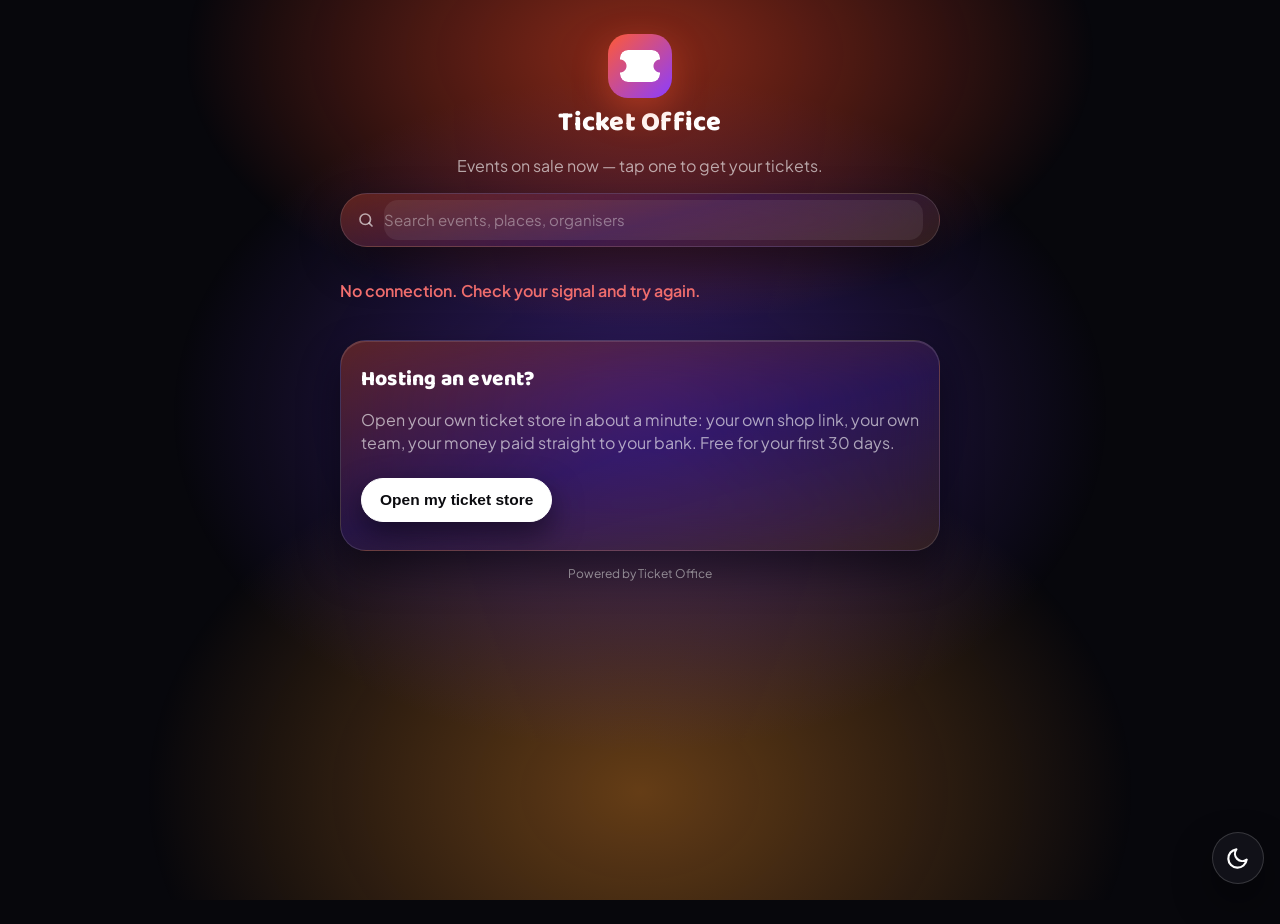
==== commit 03e9765d: "v39 index (stats pill, search, pick grid)" ====
--- a/index.html
+++ b/index.html
@@ -29,7 +29,9 @@
     <div class="brand-mark"></div>
     <h1 style="text-align:center">Ticket Office</h1>
     <p class="muted" style="text-align:center">Events on sale now — tap one to get your tickets.</p>
-    <div id="homeEvents"></div>
+    <div id="homeStats" class="stats-pill hidden"></div>
+    <div class="search-pill"><svg viewBox="0 0 24 24" width="18" height="18" fill="none" stroke="currentColor" stroke-width="2.2" stroke-linecap="round" aria-hidden="true"><circle cx="11" cy="11" r="7"/><path d="M20 20l-3.8-3.8"/></svg><input id="homeSearch" type="search" placeholder="Search events, places, organisers" autocomplete="off" aria-label="Search events"></div>
+    <div id="homeEvents" class="pick-grid"></div>
     <div class="card host-card">
       <h2>Hosting an event?</h2>
       <p class="muted">Open your own ticket store in about a minute: your own shop link, your own team, your money paid straight to your bank. Free for your first 30 days.</p>
@@ -117,7 +119,7 @@
     <h1 id="shopBiz">Ticket shop</h1>
     <p class="muted">Pick your event, place your order, then pay by bank transfer.
       Your tickets are confirmed when the organiser accepts your order.</p>
-    <div id="shopEvents"></div>
+    <div id="shopEvents" class="pick-grid"></div>
     <div class="steps-bar hidden" id="shopSteps"><span data-step="1"><b>1</b> Tickets</span><span data-step="2"><b>2</b> Your details</span><span data-step="3"><b>3</b> Done</span></div>
     <form id="shopForm" class="hidden">
       <div id="shopHero" class="shop-hero hidden">
--- a/styles.css
+++ b/styles.css
@@ -574,3 +574,53 @@
   border-radius: 999px; box-shadow: 0 10px 28px rgba(0,0,0,0.45);
 }
 html[data-skin="noir"] #shopForm { padding-bottom: 48px; }
+
+/* ===== Pick cards, stats pill, search pill — the reference system
+   (Dribbble 27715428): photo cards on a pale canvas, white pills,
+   one magenta action per card. Variable-driven: every skin renders
+   these in its own language. ===== */
+.pick-grid { display: grid; grid-template-columns: 1fr 1fr; gap: 12px; }
+.pick-grid > p { grid-column: 1 / -1; }
+.pick-card { background: var(--card); border: 1px solid var(--border); border-radius: 22px; overflow: hidden; cursor: pointer; box-shadow: var(--shadow); display: flex; flex-direction: column; text-align: left; transition: transform .12s ease; }
+.pick-card:active { transform: scale(.985); }
+.pick-media { position: relative; height: 148px; background: #E9DDED; overflow: hidden; flex: none; }
+.pick-ambient { position: absolute; inset: 0; width: 100%; height: 100%; object-fit: cover; filter: blur(18px) saturate(1.4); transform: scale(1.3); opacity: .9; }
+.pick-flyer { position: absolute; inset: 0; width: 100%; height: 100%; object-fit: contain; }
+.pick-noimg { position: absolute; inset: 0; display: flex; align-items: center; justify-content: center; font-size: 52px; font-weight: 800; color: rgba(26,20,31,.35); background: linear-gradient(150deg, #F6D9EE, #E9DDED); }
+.pick-body { padding: 12px; display: flex; flex-direction: column; gap: 4px; flex: 1; }
+.pick-by { font-size: 11.5px; font-weight: 700; color: var(--muted); white-space: nowrap; overflow: hidden; text-overflow: ellipsis; }
+.pick-title { font-size: 16px; font-weight: 800; line-height: 1.22; color: var(--text); }
+.pick-meta { font-size: 12.5px; color: var(--muted); display: flex; align-items: center; gap: 5px; }
+.pick-meta svg { flex: none; }
+.pick-cta { pointer-events: none; border: none; width: 100%; padding: 11px 8px; border-radius: 999px; background: #E754B8; color: #fff; font: inherit; font-size: 13.5px; font-weight: 700; text-align: center; margin-top: auto; }
+.stats-pill { display: flex; align-items: stretch; background: var(--card); border: 1px solid var(--border); border-radius: 999px; box-shadow: var(--shadow); padding: 12px 4px; margin: 18px 0 12px; }
+.stats-pill .seg { flex: 1; display: flex; align-items: center; justify-content: center; gap: 9px; min-width: 0; }
+.stats-pill .seg + .seg { border-left: 1px solid var(--border); }
+.stats-pill .dot { width: 34px; height: 34px; border-radius: 50%; display: flex; align-items: center; justify-content: center; color: #fff; flex: none; }
+.stats-pill .num { display: block; font-size: 16.5px; font-weight: 800; line-height: 1.05; color: var(--text); }
+.stats-pill .lab { display: block; font-size: 10.5px; color: var(--muted); white-space: nowrap; }
+.search-pill { display: flex; align-items: center; gap: 9px; background: var(--card); border: 1px solid var(--border); border-radius: 999px; padding: 6px 16px; box-shadow: var(--shadow); margin-bottom: 16px; color: var(--muted); }
+.search-pill input { flex: 1; border: none; background: none; outline: none; font: inherit; font-size: 15px; color: var(--text); padding: 9px 0; min-width: 0; box-shadow: none; }
+.search-pill input::placeholder { color: var(--muted); }
+html[data-skin="noir"] .pick-card, html[data-skin="noir"] .stats-pill, html[data-skin="noir"] .search-pill {
+  background: linear-gradient(165deg, rgba(255,90,50,0.30), rgba(120,60,220,0.20) 52%, rgba(255,160,60,0.13));
+  background-color: rgba(10,10,15,0.40); backdrop-filter: blur(22px) saturate(1.6); -webkit-backdrop-filter: blur(22px) saturate(1.6);
+  border-color: rgba(255,255,255,0.13);
+}
+
+/* ===== CANDY — the flagship (Taylor's Dribbble pick, 28 Nov 2026).
+   Pale lilac-pink canvas, white surfaces, near-black plum text,
+   one vivid magenta. Sans throughout: emphasis comes from colour
+   and photography, not display type. Night mode still wins: the
+   variable block stands down when data-theme="night". ===== */
+html[data-skin="candy"]:not([data-theme="night"]) {
+  --bg: #FCEEF6; --card: #FFFFFF; --text: #1A141F; --muted: #5B5464;
+  --border: #EDDEF2; --violet: #EA0F9E; --blue: #2F80ED;
+  --grad: linear-gradient(135deg, #EA0F9E, #C44FE0);
+  --shadow: 0 12px 32px rgba(73, 49, 79, 0.10);
+}
+html[data-skin="candy"] body::before { background: radial-gradient(700px 380px at 50% -60px, rgba(234,15,158,.14), rgba(234,15,158,0) 65%), radial-gradient(600px 420px at 92% 32%, rgba(136,96,145,.10), rgba(136,96,145,0) 65%); }
+html[data-skin="candy"] .btn.primary { background: #EA0F9E; box-shadow: 0 10px 24px rgba(234,15,158,.30); }
+html[data-skin="candy"] .steps-bar span.on { background: #EA0F9E; color: #fff; border-color: transparent; }
+html[data-skin="candy"] .steps-bar span.on b { background: rgba(255,255,255,.25); color: #fff; }
+html[data-skin="candy"] .chip.on { background: #EA0F9E; border-color: transparent; color: #fff; }
